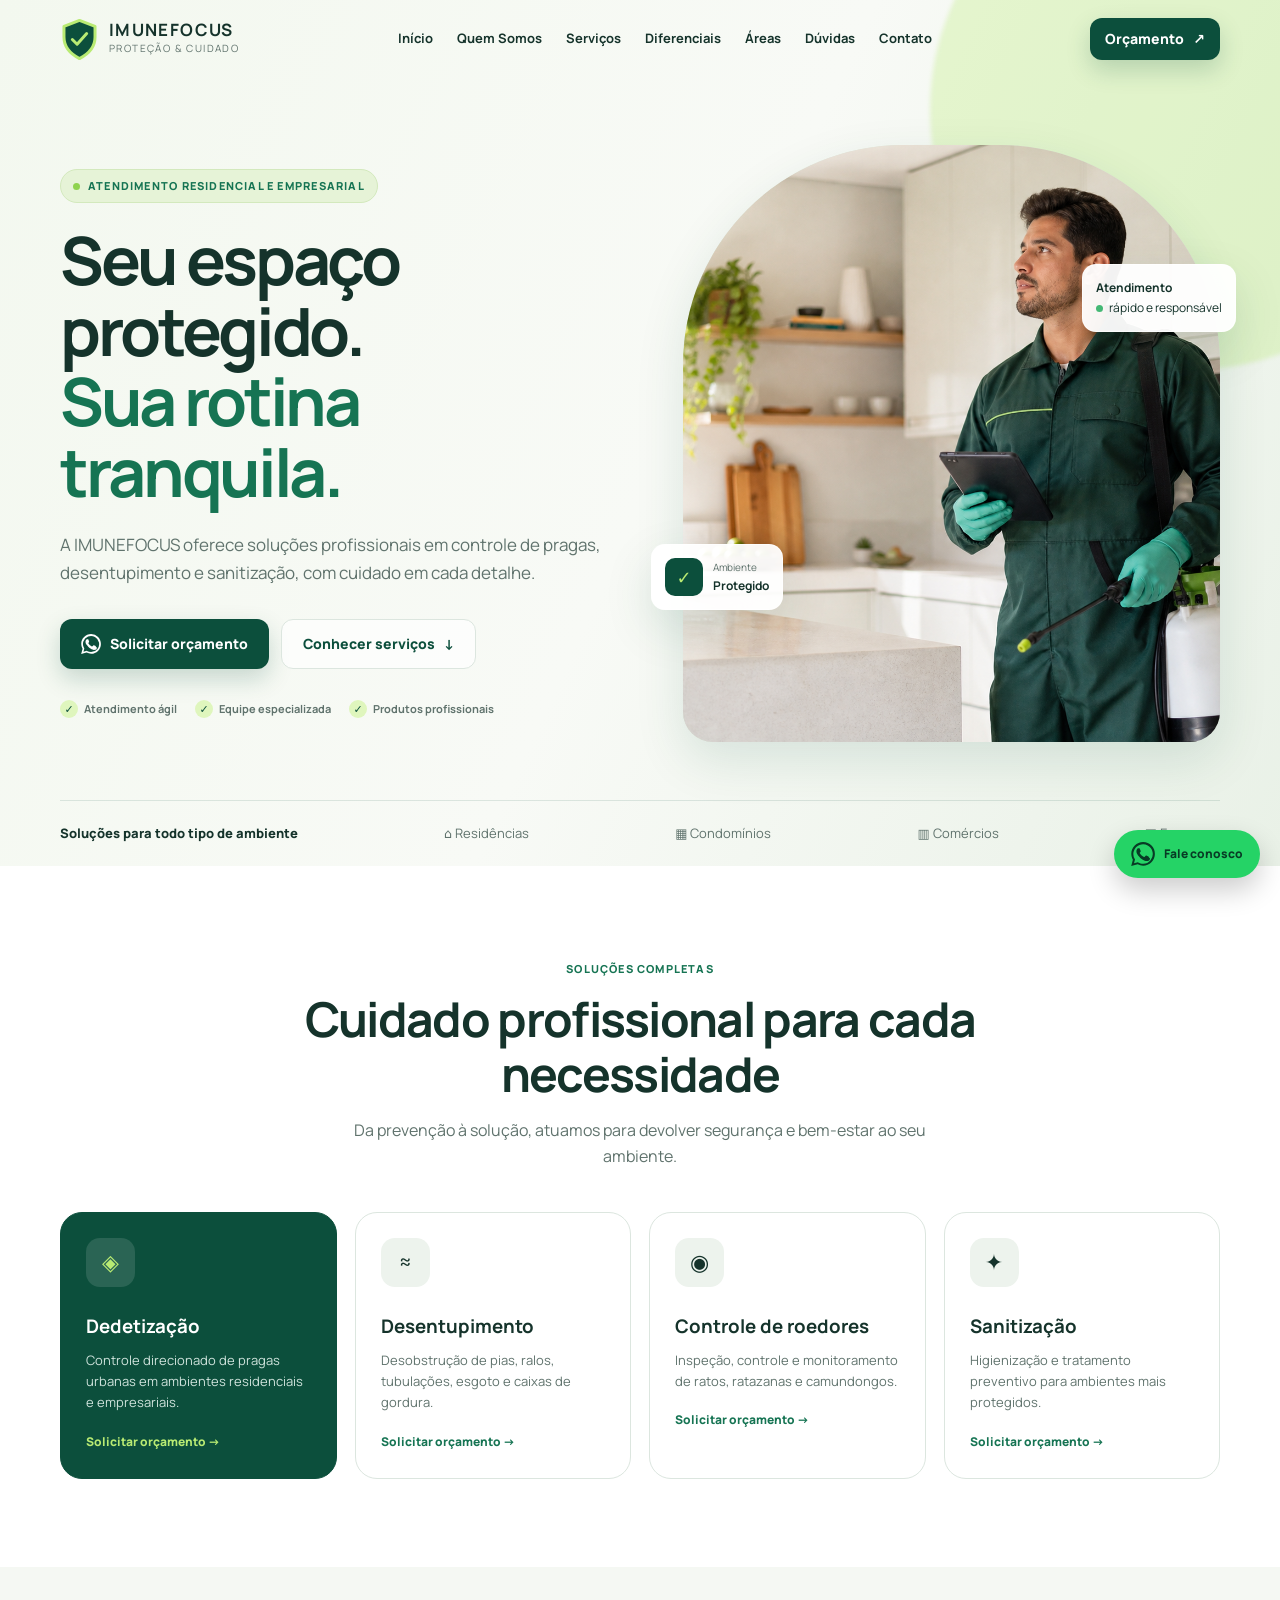
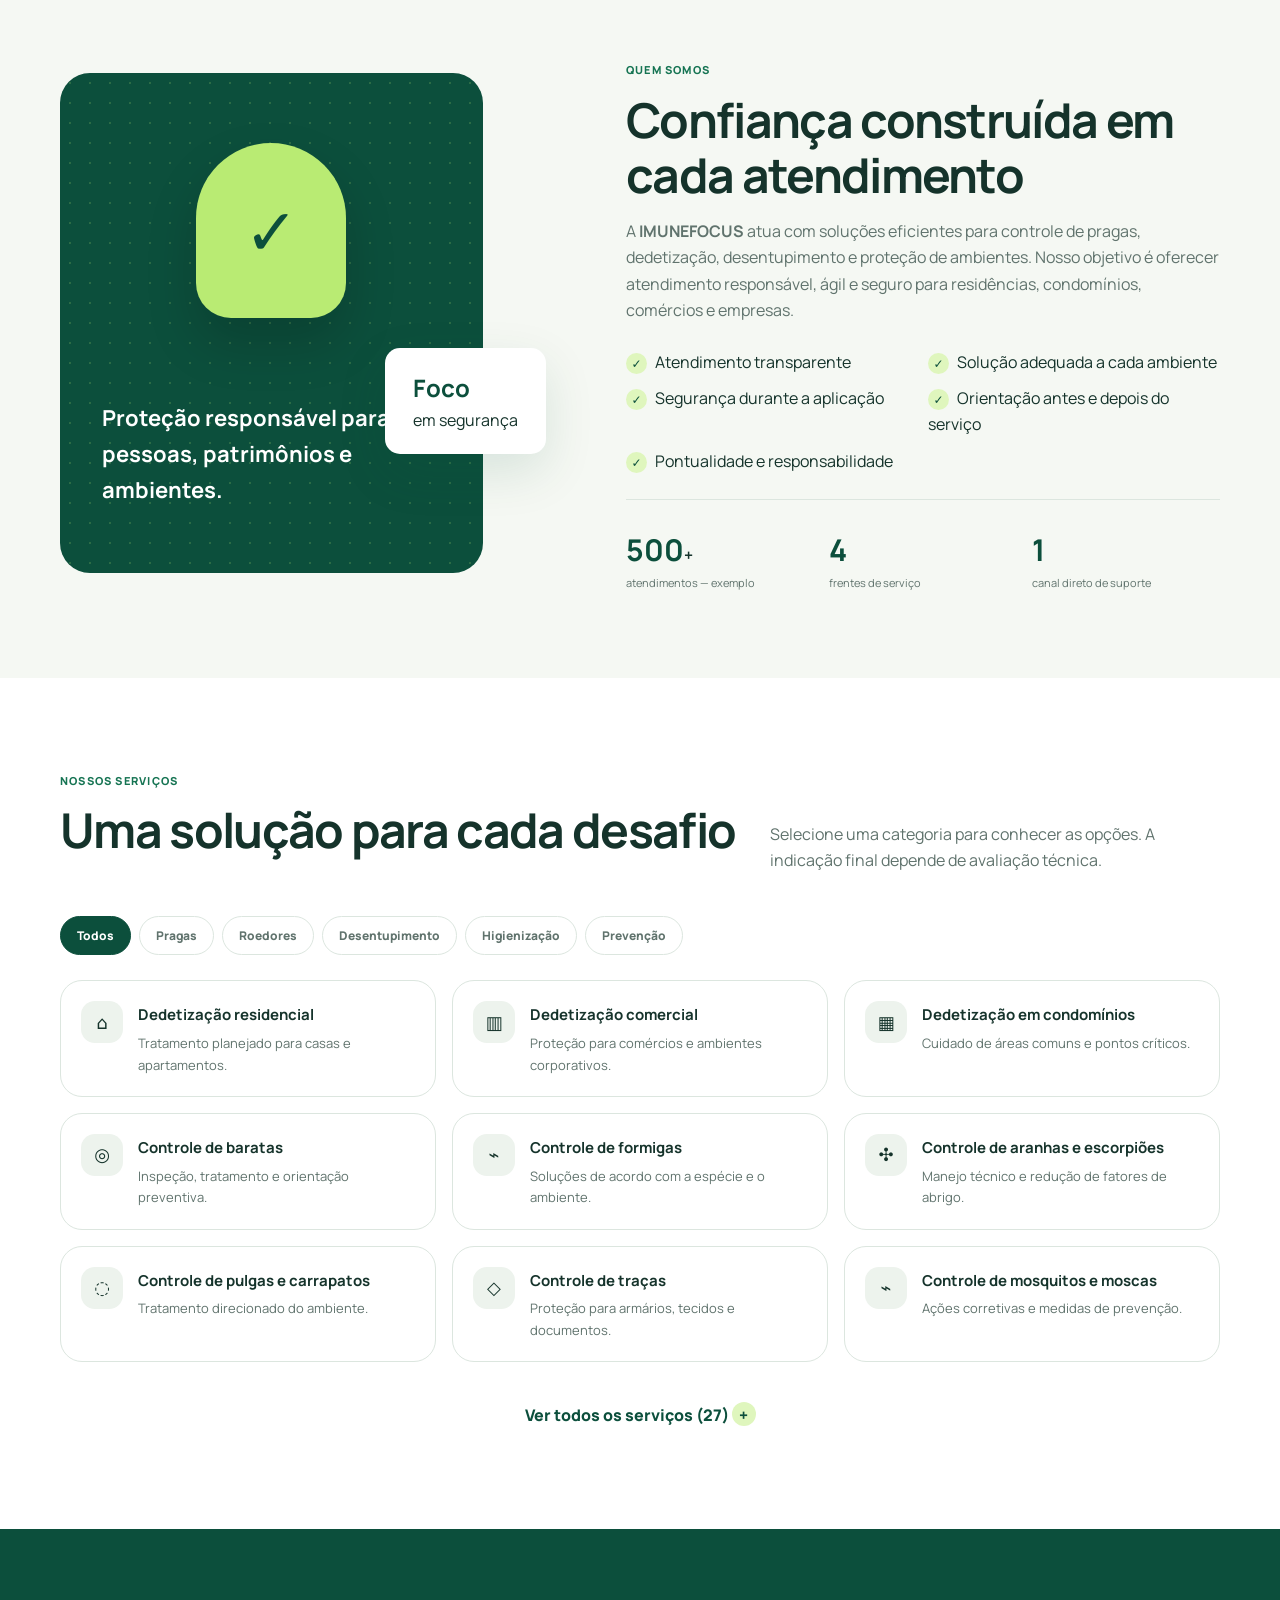
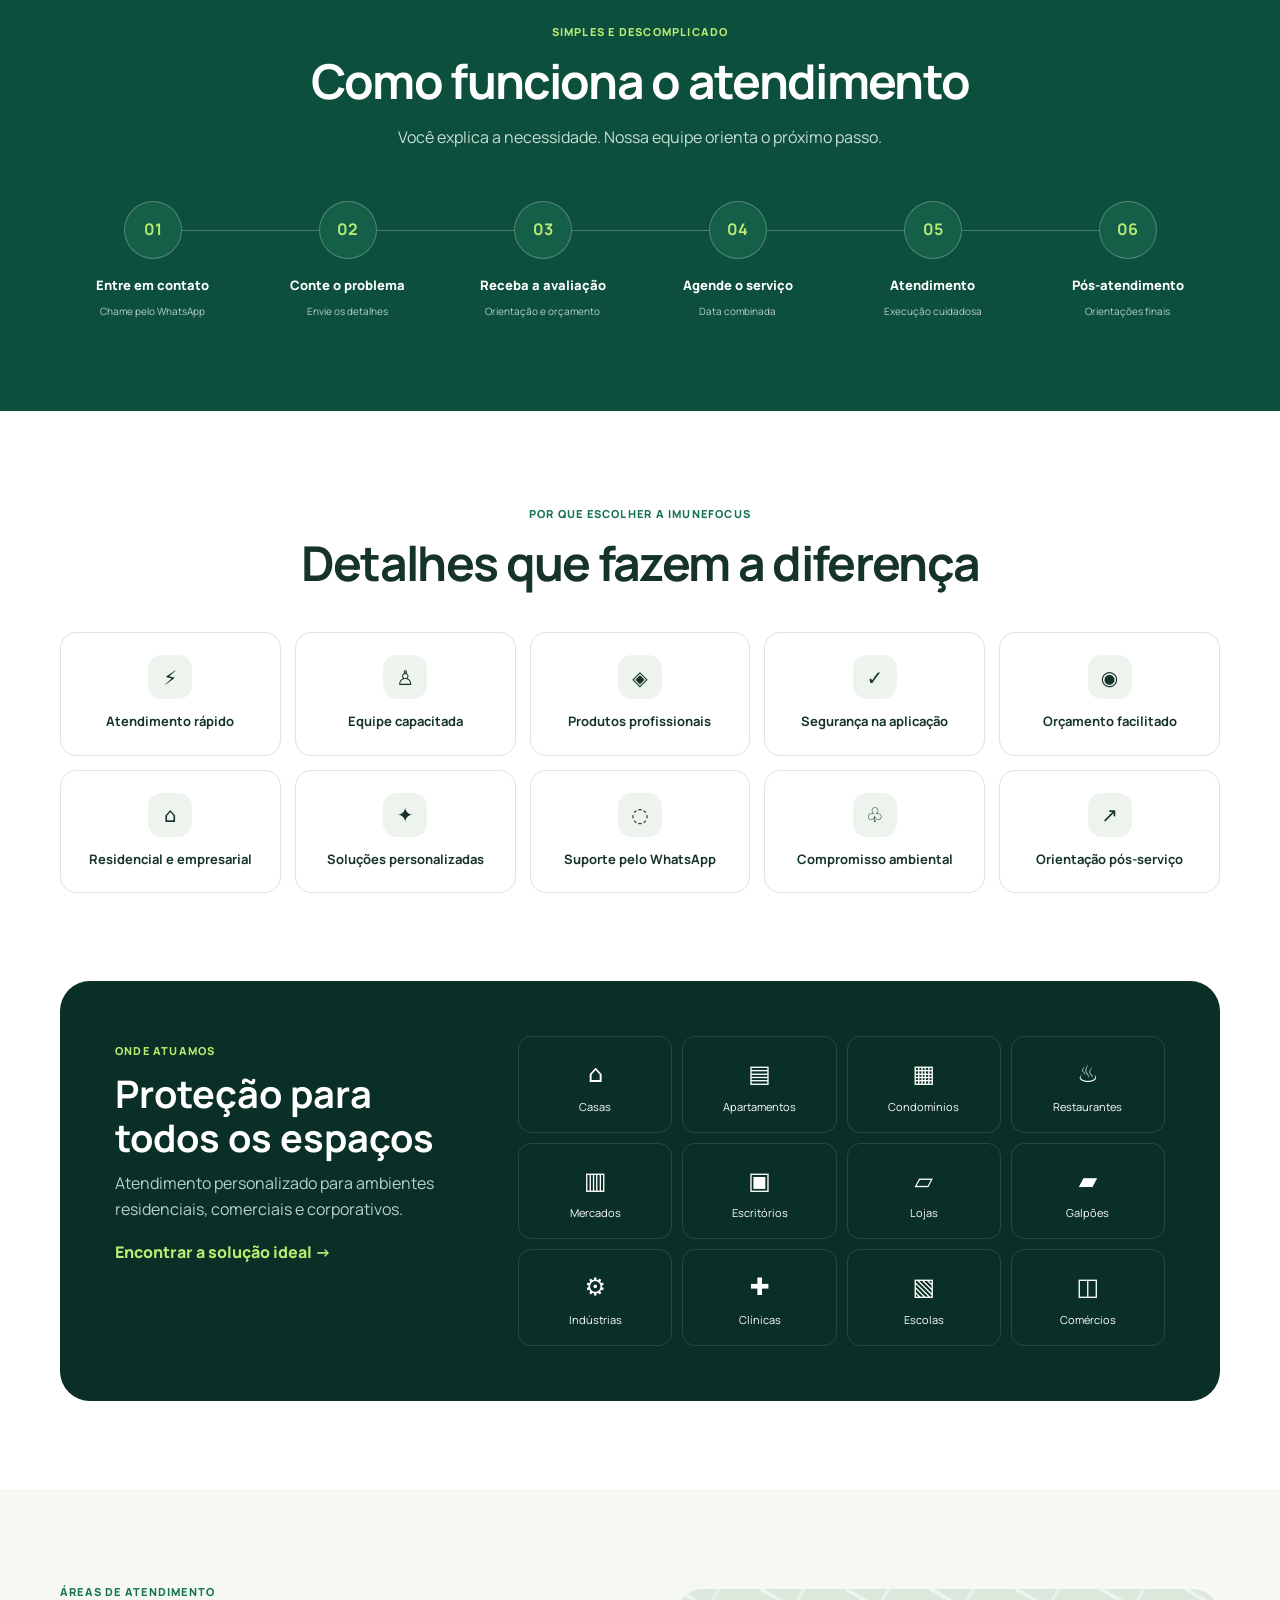
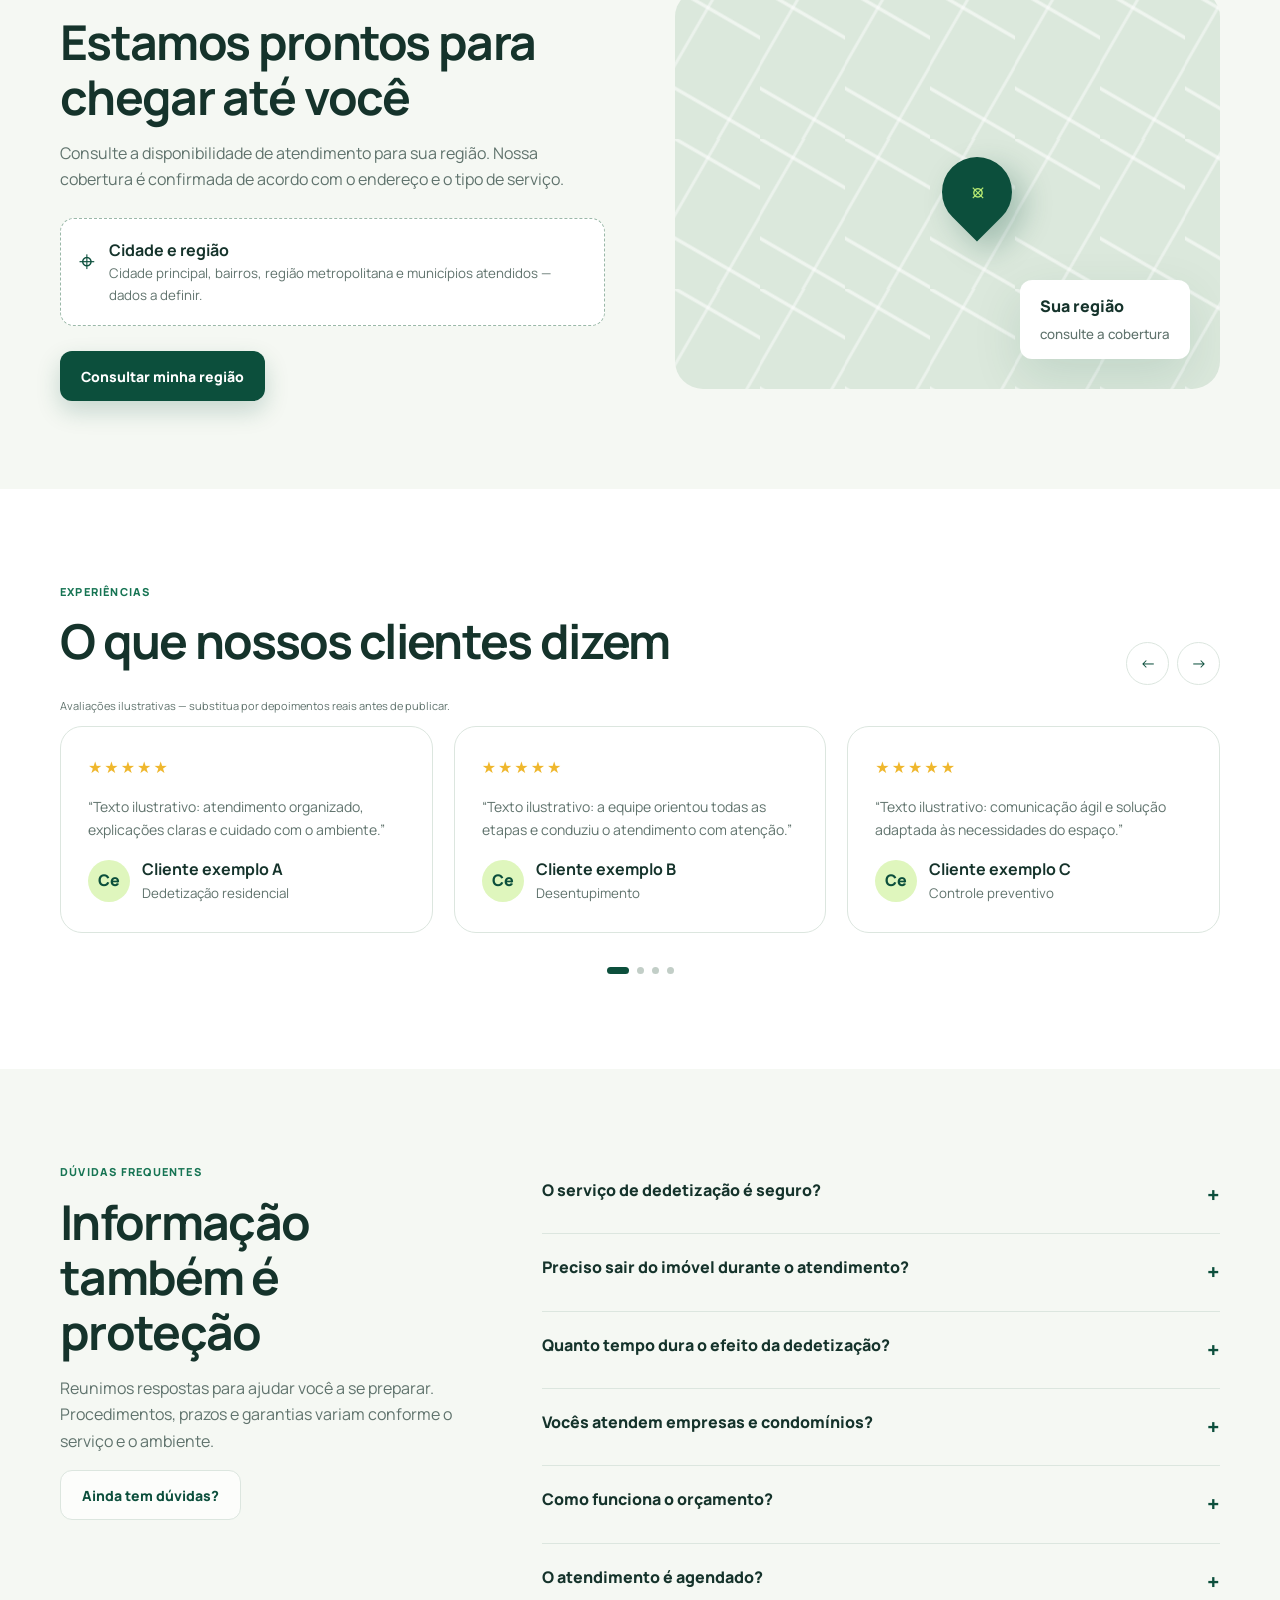
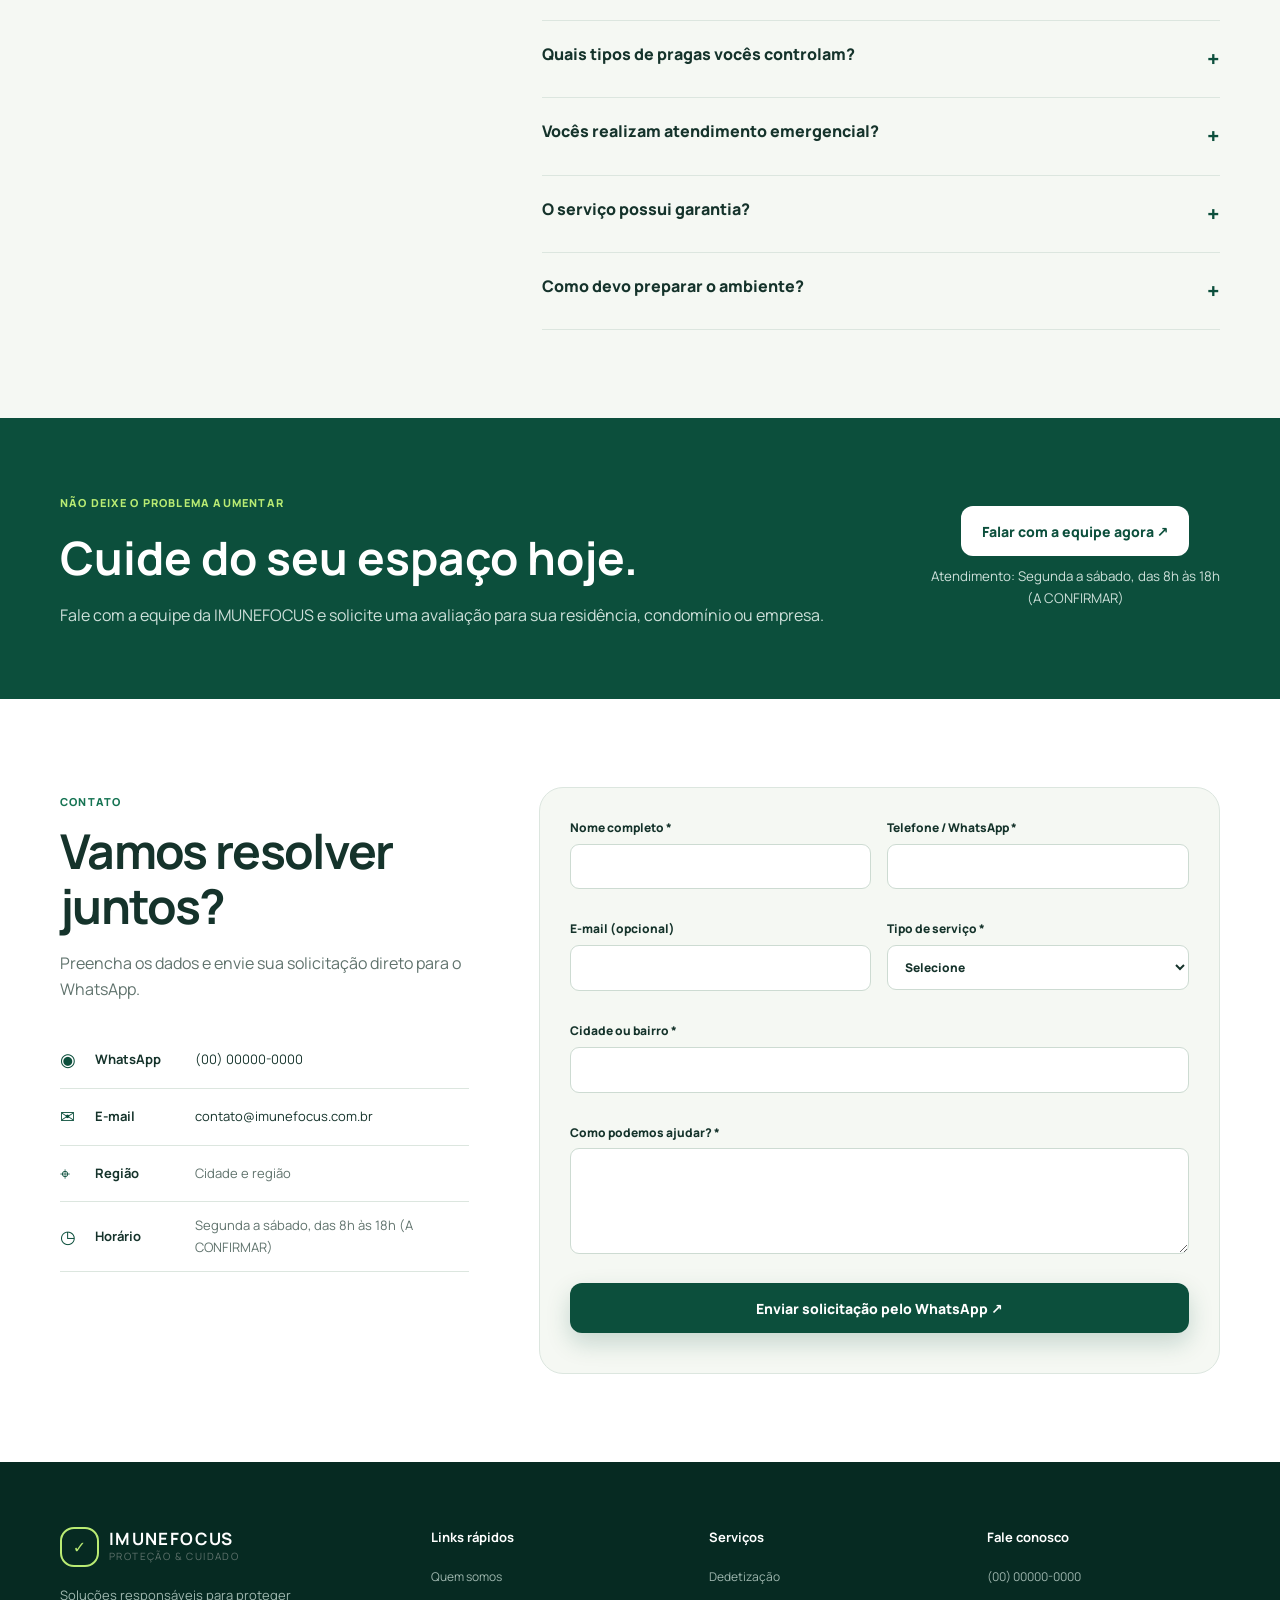
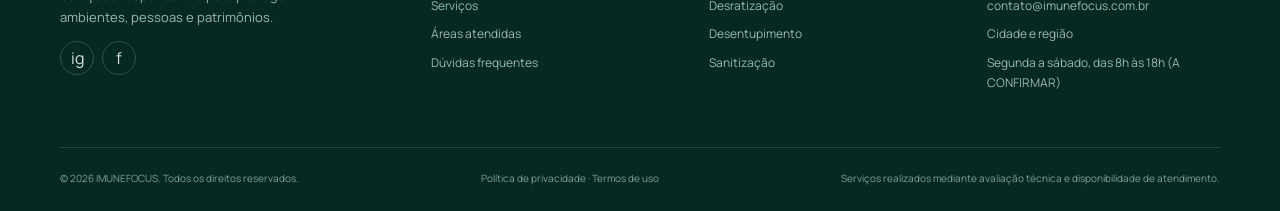
==== index.html @ 6f5aadcc "Init commit" ====
<!doctype html>
<html lang="pt-BR">
<head>
  <meta charset="utf-8">
  <meta name="viewport" content="width=device-width, initial-scale=1">
  <title>IMUNEFOCUS | Controle de pragas e desentupimento</title>
  <meta name="description" content="Soluções profissionais em controle de pragas, dedetização, desentupimento e sanitização para residências e empresas.">
  <meta name="keywords" content="dedetização, controle de pragas, desentupimento, sanitização, desratização">
  <meta name="theme-color" content="#0c4f3c">
  <!-- EDITE AQUI: substitua pela URL oficial do site -->
  <link rel="canonical" href="https://www.seudominio.com.br/">
  <meta property="og:type" content="website">
  <meta property="og:title" content="IMUNEFOCUS | Proteção que traz tranquilidade">
  <meta property="og:description" content="Controle de pragas e cuidado profissional para o seu ambiente.">
  <meta property="og:image" content="assets/images/hero-tecnico.png">
  <meta property="og:url" content="https://www.seudominio.com.br/">
  <meta name="twitter:card" content="summary_large_image">
  <link rel="icon" href="assets/icons/favicon.svg" type="image/svg+xml">
  <link rel="preconnect" href="https://fonts.googleapis.com">
  <link rel="preconnect" href="https://fonts.gstatic.com" crossorigin>
  <link href="https://fonts.googleapis.com/css2?family=Manrope:wght@400;500;600;700;800&amp;display=swap" rel="stylesheet">
  <link rel="stylesheet" href="css/style.css">
  <script defer src="js/script.js"></script>
  <script type="application/ld+json">
  {
    "@context": "https://schema.org",
    "@type": "LocalBusiness",
    "name": "IMUNEFOCUS",
    "image": "https://www.seudominio.com.br/assets/images/hero-tecnico.png",
    "url": "https://www.seudominio.com.br/",
    "telephone": "+55-00-00000-0000",
    "email": "contato@imunefocus.com.br",
    "address": {"@type":"PostalAddress","addressLocality":"CIDADE A DEFINIR","addressCountry":"BR"},
    "areaServed": "REGIÕES A DEFINIR",
    "openingHours": "HORÁRIO A DEFINIR",
    "description": "Serviços de controle de pragas, dedetização, desentupimento e sanitização. Dados cadastrais de exemplo: substitua antes de publicar."
  }
  </script>
</head>
<body>
  <a class="skip-link" href="#conteudo">Pular para o conteúdo</a>
  <header class="site-header" id="header">
    <div class="container nav-wrap">
      <a class="brand" href="#inicio" aria-label="IMUNEFOCUS, página inicial">
        <span class="brand-mark" aria-hidden="true"><svg viewBox="0 0 32 36"><path d="M16 2 29 7v9c0 8-5 14-13 18C8 30 3 24 3 16V7l13-5Z"/><path d="m10 18 4 4 8-9"/></svg></span>
        <span><strong data-company>IMUNEFOCUS</strong><small>Proteção &amp; cuidado</small></span>
      </a>
      <button class="menu-toggle" type="button" aria-label="Abrir menu" aria-expanded="false" aria-controls="main-nav"><span></span><span></span><span></span></button>
      <nav class="main-nav" id="main-nav" aria-label="Navegação principal">
        <a href="#inicio">Início</a><a href="#quem-somos">Quem Somos</a><a href="#servicos">Serviços</a><a href="#diferenciais">Diferenciais</a><a href="#areas">Áreas</a><a href="#faq">Dúvidas</a><a href="#contato">Contato</a>
      </nav>
      <a class="btn btn-small btn-whatsapp nav-cta" href="#" data-whatsapp data-message="Olá, gostaria de solicitar um orçamento com a IMUNEFOCUS.">Orçamento <span aria-hidden="true">↗</span></a>
    </div>
  </header>

  <main id="conteudo">
    <section class="hero" id="inicio">
      <div class="hero-blob" aria-hidden="true"></div>
      <div class="container hero-grid">
        <div class="hero-copy reveal">
          <span class="eyebrow"><i></i> Atendimento residencial e empresarial</span>
          <h1>Seu espaço protegido.<br><em>Sua rotina tranquila.</em></h1>
          <p>A IMUNEFOCUS oferece soluções profissionais em controle de pragas, desentupimento e sanitização, com cuidado em cada detalhe.</p>
          <div class="hero-actions">
            <a class="btn btn-primary" href="#" data-whatsapp data-message="Olá, gostaria de solicitar um orçamento com a IMUNEFOCUS."><svg aria-hidden="true" viewBox="0 0 24 24"><path d="M20.5 3.5A11.7 11.7 0 0 0 12.1 0C5.6 0 .3 5.3.3 11.8c0 2.1.5 4.1 1.6 5.9L.2 24l6.5-1.7c1.7.9 3.5 1.4 5.4 1.4 6.5 0 11.8-5.3 11.8-11.8 0-3.2-1.2-6.1-3.4-8.4ZM12.1 21.7c-1.7 0-3.4-.5-4.9-1.3l-.4-.2-3.8 1 1-3.7-.2-.4a9.7 9.7 0 1 1 8.3 4.6Zm5.3-7.3c-.3-.1-1.7-.8-2-.9-.3-.1-.5-.1-.7.2-.2.3-.8.9-1 1.1-.2.2-.4.2-.7.1-1.8-.9-3-1.6-4.2-3.7-.3-.6.3-.5.9-1.7.1-.2 0-.4 0-.6l-.9-2.2c-.2-.6-.5-.5-.7-.5h-.6c-.2 0-.6.1-.9.4-.3.3-1.2 1.2-1.2 2.9s1.2 3.3 1.4 3.5c.2.2 2.4 3.7 5.9 5.2 2.2.9 3.1 1 4.2.8.7-.1 1.7-.7 1.9-1.4.2-.7.2-1.3.2-1.4-.1-.1-.3-.2-.6-.3Z"/></svg> Solicitar orçamento</a>
            <a class="btn btn-secondary" href="#servicos">Conhecer serviços <span aria-hidden="true">↓</span></a>
          </div>
          <div class="trust-row" aria-label="Indicadores de confiança"><span><b>✓</b> Atendimento ágil</span><span><b>✓</b> Equipe especializada</span><span><b>✓</b> Produtos profissionais</span></div>
        </div>
        <div class="hero-visual reveal">
          <div class="hero-image-wrap"><img src="assets/images/hero-tecnico.png" alt="Técnico uniformizado realizando uma inspeção cuidadosa em cozinha limpa" width="1456" height="1092" fetchpriority="high"></div>
          <div class="floating-card card-protection"><span class="icon-box">✓</span><span><small>Ambiente</small><strong>Protegido</strong></span></div>
          <div class="floating-card card-response"><strong>Atendimento</strong><span><i></i> rápido e responsável</span></div>
        </div>
      </div>
      <div class="container proof-strip reveal"><span class="proof-title">Soluções para todo tipo de ambiente</span><span>⌂ Residências</span><span>▦ Condomínios</span><span>▥ Comércios</span><span>▤ Empresas</span></div>
    </section>

    <section class="section quick-services" aria-labelledby="quick-title">
      <div class="container"><div class="section-heading centered reveal"><span class="kicker">Soluções completas</span><h2 id="quick-title">Cuidado profissional para cada necessidade</h2><p>Da prevenção à solução, atuamos para devolver segurança e bem-estar ao seu ambiente.</p></div><div class="feature-grid" id="featured-services"></div></div>
    </section>

    <section class="section about" id="quem-somos">
      <div class="container about-grid">
        <div class="about-art reveal"><div class="pattern-card"><span class="shield-large">✓</span><p>Proteção responsável para pessoas, patrimônios e ambientes.</p></div><div class="about-badge"><strong>Foco</strong><span>em segurança</span></div></div>
        <div class="about-copy reveal"><span class="kicker">Quem somos</span><h2>Confiança construída em cada atendimento</h2><p>A <strong>IMUNEFOCUS</strong> atua com soluções eficientes para controle de pragas, dedetização, desentupimento e proteção de ambientes. Nosso objetivo é oferecer atendimento responsável, ágil e seguro para residências, condomínios, comércios e empresas.</p><ul class="check-list"><li>Atendimento transparente</li><li>Solução adequada a cada ambiente</li><li>Segurança durante a aplicação</li><li>Orientação antes e depois do serviço</li><li>Pontualidade e responsabilidade</li></ul><div class="stats" id="stats"></div></div>
      </div>
    </section>

    <section class="section services" id="servicos">
      <div class="container"><div class="section-heading split reveal"><div><span class="kicker">Nossos serviços</span><h2>Uma solução para cada desafio</h2></div><p>Selecione uma categoria para conhecer as opções. A indicação final depende de avaliação técnica.</p></div><div class="filters reveal" id="service-filters" role="group" aria-label="Filtrar serviços"></div><div class="service-grid" id="services-grid" aria-live="polite"></div><div class="center"><button class="text-button" id="show-all-services" type="button">Ver todos os serviços <span>+</span></button></div></div>
    </section>

    <section class="section process" id="como-funciona">
      <div class="container"><div class="section-heading centered reveal"><span class="kicker light">Simples e descomplicado</span><h2>Como funciona o atendimento</h2><p>Você explica a necessidade. Nossa equipe orienta o próximo passo.</p></div><ol class="process-list reveal"><li><b>01</b><span>Entre em contato</span><small>Chame pelo WhatsApp</small></li><li><b>02</b><span>Conte o problema</span><small>Envie os detalhes</small></li><li><b>03</b><span>Receba a avaliação</span><small>Orientação e orçamento</small></li><li><b>04</b><span>Agende o serviço</span><small>Data combinada</small></li><li><b>05</b><span>Atendimento</span><small>Execução cuidadosa</small></li><li><b>06</b><span>Pós-atendimento</span><small>Orientações finais</small></li></ol></div>
    </section>

    <section class="section differences" id="diferenciais"><div class="container"><div class="section-heading centered reveal"><span class="kicker">Por que escolher a IMUNEFOCUS</span><h2>Detalhes que fazem a diferença</h2></div><div class="difference-grid reveal" id="differences-grid"></div></div></section>

    <section class="section audiences"><div class="container audience-panel reveal"><div><span class="kicker light">Onde atuamos</span><h2>Proteção para todos os espaços</h2><p>Atendimento personalizado para ambientes residenciais, comerciais e corporativos.</p><a class="link-light" href="#contato">Encontrar a solução ideal →</a></div><div class="audience-grid" id="audience-grid"></div></div></section>

    <section class="section areas" id="areas"><div class="container areas-grid"><div class="reveal"><span class="kicker">Áreas de atendimento</span><h2>Estamos prontos para chegar até você</h2><p>Consulte a disponibilidade de atendimento para sua região. Nossa cobertura é confirmada de acordo com o endereço e o tipo de serviço.</p><div class="location-placeholder"><span>⌖</span><div><strong data-city>Cidade e região</strong><small>Cidade principal, bairros, região metropolitana e municípios atendidos — dados a definir.</small></div></div><a class="btn btn-primary" href="#" data-whatsapp data-message="Olá, gostaria de confirmar se a IMUNEFOCUS atende na minha região.">Consultar minha região</a></div><div class="map-art reveal" aria-label="Ilustração abstrata de mapa de atendimento"><div class="map-pin">⌖</div><span class="route r1"></span><span class="route r2"></span><div class="map-label">Sua região<br><small>consulte a cobertura</small></div></div></div></section>

    <section class="section testimonials"><div class="container"><div class="section-heading split reveal"><div><span class="kicker">Experiências</span><h2>O que nossos clientes dizem</h2></div><div class="carousel-controls"><button id="testimonial-prev" aria-label="Depoimento anterior">←</button><button id="testimonial-next" aria-label="Próximo depoimento">→</button></div></div><p class="sample-note">Avaliações ilustrativas — substitua por depoimentos reais antes de publicar.</p><div class="testimonial-viewport reveal"><div class="testimonial-track" id="testimonial-track"></div></div><div class="carousel-dots" id="testimonial-dots"></div></div></section>

    <section class="section faq" id="faq"><div class="container faq-grid"><div class="faq-intro reveal"><span class="kicker">Dúvidas frequentes</span><h2>Informação também é proteção</h2><p>Reunimos respostas para ajudar você a se preparar. Procedimentos, prazos e garantias variam conforme o serviço e o ambiente.</p><a class="btn btn-secondary" href="#" data-whatsapp data-message="Olá, tenho uma dúvida sobre os serviços da IMUNEFOCUS.">Ainda tem dúvidas?</a></div><div class="accordion reveal" id="faq-list"></div></div></section>

    <section class="cta"><div class="container cta-inner reveal"><div><span class="kicker light">Não deixe o problema aumentar</span><h2>Cuide do seu espaço hoje.</h2><p>Fale com a equipe da IMUNEFOCUS e solicite uma avaliação para sua residência, condomínio ou empresa.</p></div><div><a class="btn btn-white" href="#" data-whatsapp data-message="Olá, gostaria de solicitar uma avaliação com a IMUNEFOCUS.">Falar com a equipe agora ↗</a><small>Atendimento: <span data-hours>horário a definir</span></small></div></div></section>

    <section class="section contact" id="contato"><div class="container contact-grid"><div class="contact-info reveal"><span class="kicker">Contato</span><h2>Vamos resolver juntos?</h2><p>Preencha os dados e envie sua solicitação direto para o WhatsApp.</p><div class="contact-list"><p><span>◉</span><b>WhatsApp</b><a href="#" data-whatsapp data-phone>(00) 00000-0000</a></p><p><span>✉</span><b>E-mail</b><a data-email href="mailto:contato@imunefocus.com.br">contato@imunefocus.com.br</a></p><p><span>⌖</span><b>Região</b><em data-city>Cidade e região</em></p><p><span>◷</span><b>Horário</b><em data-hours>Horário a definir</em></p></div></div><form class="contact-form reveal" id="contact-form" novalidate><div class="form-grid"><label>Nome completo *<input type="text" name="name" autocomplete="name" required><span class="error"></span></label><label>Telefone / WhatsApp *<input type="tel" name="phone" autocomplete="tel" required><span class="error"></span></label><label>E-mail (opcional)<input type="email" name="email" autocomplete="email"><span class="error"></span></label><label>Tipo de serviço *<select name="service" required><option value="">Selecione</option><option>Dedetização</option><option>Controle de roedores</option><option>Desentupimento</option><option>Sanitização</option><option>Outro serviço</option></select><span class="error"></span></label><label class="full">Cidade ou bairro *<input type="text" name="location" required><span class="error"></span></label><label class="full">Como podemos ajudar? *<textarea name="message" rows="4" required></textarea><span class="error"></span></label></div><button class="btn btn-primary full-button" type="submit">Enviar solicitação pelo WhatsApp ↗</button><p class="form-status" id="form-status" role="status"></p></form></div></section>
  </main>

  <footer class="footer"><div class="container footer-grid"><div><a class="brand footer-brand" href="#inicio"><span class="brand-mark" aria-hidden="true">✓</span><span><strong data-company>IMUNEFOCUS</strong><small>Proteção &amp; cuidado</small></span></a><p>Soluções responsáveis para proteger ambientes, pessoas e patrimônios.</p><div class="socials"><a href="#" data-instagram aria-label="Instagram">ig</a><a href="#" data-facebook aria-label="Facebook">f</a></div></div><div><h3>Links rápidos</h3><a href="#quem-somos">Quem somos</a><a href="#servicos">Serviços</a><a href="#areas">Áreas atendidas</a><a href="#faq">Dúvidas frequentes</a></div><div><h3>Serviços</h3><a href="#servicos">Dedetização</a><a href="#servicos">Desratização</a><a href="#servicos">Desentupimento</a><a href="#servicos">Sanitização</a></div><div><h3>Fale conosco</h3><a href="#" data-whatsapp data-phone>(00) 00000-0000</a><a data-email href="mailto:contato@imunefocus.com.br">contato@imunefocus.com.br</a><span data-city>Cidade e região</span><span data-hours>Horário a definir</span></div></div><div class="container footer-bottom"><p>© <span id="current-year"></span> <span data-company>IMUNEFOCUS</span>. Todos os direitos reservados.</p><p><a href="#">Política de privacidade</a> · <a href="#">Termos de uso</a></p><p>Serviços realizados mediante avaliação técnica e disponibilidade de atendimento.</p></div></footer>

  <a class="floating-whatsapp" href="#" data-whatsapp data-message="Olá, gostaria de solicitar um orçamento com a IMUNEFOCUS." aria-label="Fale conosco pelo WhatsApp"><svg aria-hidden="true" viewBox="0 0 24 24"><path d="M20.5 3.5A11.7 11.7 0 0 0 12.1 0C5.6 0 .3 5.3.3 11.8c0 2.1.5 4.1 1.6 5.9L.2 24l6.5-1.7c1.7.9 3.5 1.4 5.4 1.4 6.5 0 11.8-5.3 11.8-11.8 0-3.2-1.2-6.1-3.4-8.4Zm-8.4 18.2c-1.7 0-3.4-.5-4.9-1.3l-.4-.2-3.8 1 1-3.7-.2-.4a9.7 9.7 0 1 1 8.3 4.6Zm5.3-7.3c-.3-.1-1.7-.8-2-.9-.3-.1-.5-.1-.7.2-.2.3-.8.9-1 1.1-.2.2-.4.2-.7.1-1.8-.9-3-1.6-4.2-3.7-.3-.6.3-.5.9-1.7.1-.2 0-.4 0-.6l-.9-2.2c-.2-.6-.5-.5-.7-.5h-.6c-.2 0-.6.1-.9.4-.3.3-1.2 1.2-1.2 2.9s1.2 3.3 1.4 3.5c.2.2 2.4 3.7 5.9 5.2 2.2.9 3.1 1 4.2.8.7-.1 1.7-.7 1.9-1.4.2-.7.2-1.3.2-1.4-.1-.1-.3-.2-.6-.3Z"/></svg><span>Fale conosco</span></a>
  <button class="back-to-top" id="back-to-top" aria-label="Voltar ao topo">↑</button>
</body>
</html>
---- css/style.css ----
/* EDITE AQUI: cores principais da identidade visual */
:root{--primary:#0c4f3c;--primary-2:#167453;--secondary:#8fd34f;--accent:#dff6bd;--lime:#b9eb73;--bg:#f5f8f3;--surface:#fff;--surface-2:#edf3ed;--text:#15332b;--muted:#60736d;--line:#dce6df;--dark:#092f26;--error:#b42318;--shadow:0 18px 50px rgba(12,79,60,.12);--radius:22px;--font:'Manrope',system-ui,sans-serif;--header:78px}
*{box-sizing:border-box}html{scroll-behavior:smooth;scroll-padding-top:90px}body{margin:0;font-family:var(--font);color:var(--text);background:var(--surface);line-height:1.65;-webkit-font-smoothing:antialiased}body.menu-open{overflow:hidden}img{display:block;max-width:100%}a{color:inherit;text-decoration:none}button,input,select,textarea{font:inherit}.container{width:min(1160px,calc(100% - 40px));margin-inline:auto}.section{padding:88px 0}.skip-link{position:fixed;z-index:1000;left:16px;top:-60px;padding:12px 18px;background:var(--dark);color:#fff;border-radius:8px}.skip-link:focus{top:12px}.site-header{position:fixed;z-index:100;top:0;left:0;width:100%;height:var(--header);display:flex;align-items:center;transition:.25s}.site-header.scrolled{background:rgba(255,255,255,.94);box-shadow:0 8px 30px rgba(12,79,60,.08);backdrop-filter:blur(12px)}.nav-wrap{display:flex;align-items:center;justify-content:space-between;gap:20px}.brand{display:flex;align-items:center;gap:10px}.brand-mark{width:39px;height:43px;display:grid;place-items:center;color:var(--primary)}.brand-mark svg{width:100%;height:100%;fill:var(--primary);stroke:var(--lime);stroke-width:2.5;stroke-linecap:round;stroke-linejoin:round}.brand>span:last-child{display:flex;flex-direction:column}.brand strong{font-size:17px;letter-spacing:.08em;line-height:1.1}.brand small{font-size:10px;letter-spacing:.14em;text-transform:uppercase;color:var(--muted)}.main-nav{display:flex;align-items:center;gap:24px;font-size:13px;font-weight:700}.main-nav a{position:relative;padding:10px 0}.main-nav a:after{content:"";position:absolute;left:0;bottom:5px;width:0;height:2px;background:var(--secondary);transition:.2s}.main-nav a:hover:after,.main-nav a:focus-visible:after{width:100%}.menu-toggle{display:none;border:0;background:none;padding:10px}.menu-toggle span{display:block;width:24px;height:2px;background:var(--text);margin:5px;transition:.2s}.btn{min-height:50px;display:inline-flex;align-items:center;justify-content:center;gap:9px;border:0;border-radius:12px;padding:12px 21px;font-weight:800;font-size:14px;cursor:pointer;transition:transform .2s,box-shadow .2s,background .2s}.btn:hover{transform:translateY(-2px)}.btn:focus-visible,.text-button:focus-visible,.carousel-controls button:focus-visible,.back-to-top:focus-visible,.floating-whatsapp:focus-visible,.menu-toggle:focus-visible{outline:3px solid var(--secondary);outline-offset:3px}.btn-small{min-height:42px;padding:9px 15px}.btn-primary,.btn-whatsapp{background:var(--primary);color:#fff;box-shadow:0 10px 24px rgba(12,79,60,.2)}.btn-primary:hover,.btn-whatsapp:hover{background:var(--primary-2);box-shadow:0 14px 28px rgba(12,79,60,.25)}.btn-secondary{color:var(--primary);border:1px solid var(--line);background:rgba(255,255,255,.7)}.btn-white{background:#fff;color:var(--primary)}.btn svg{width:20px;fill:currentColor}.hero{position:relative;overflow:hidden;padding:145px 0 0;background:linear-gradient(115deg,#f3f8ef 0%,#f8faf6 52%,#e9f1e7 100%)}.hero-blob{position:absolute;width:520px;height:520px;border-radius:50%;right:-170px;top:-150px;background:rgba(185,235,115,.3);filter:blur(2px)}.hero-grid{display:grid;grid-template-columns:1.02fr .98fr;align-items:center;gap:64px;min-height:570px}.eyebrow,.kicker{display:inline-flex;align-items:center;gap:8px;color:var(--primary-2);font-weight:800;text-transform:uppercase;letter-spacing:.11em;font-size:11px}.eyebrow{background:#e6f3d7;border:1px solid #d3e9bd;border-radius:30px;padding:7px 12px}.eyebrow i{width:7px;height:7px;border-radius:50%;background:var(--secondary)}h1,h2,h3,p{margin-top:0}h1{font-size:clamp(44px,5.2vw,70px);line-height:1.06;letter-spacing:-.05em;margin:22px 0 24px;max-width:700px}h1 em{font-style:normal;color:var(--primary-2)}.hero-copy>p{font-size:17px;color:var(--muted);max-width:590px}.hero-actions{display:flex;flex-wrap:wrap;gap:12px;margin:31px 0}.trust-row{display:flex;flex-wrap:wrap;gap:18px;font-size:11px;font-weight:700;color:var(--muted)}.trust-row b{display:inline-grid;place-items:center;width:18px;height:18px;border-radius:50%;background:var(--accent);color:var(--primary);margin-right:4px}.hero-visual{position:relative}.hero-image-wrap{overflow:hidden;border-radius:220px 220px 30px 30px;aspect-ratio:.9;box-shadow:var(--shadow);background:#dbe8d9}.hero-image-wrap img{height:100%;width:100%;object-fit:cover;object-position:62% center}.floating-card{position:absolute;background:rgba(255,255,255,.95);box-shadow:var(--shadow);border:1px solid rgba(255,255,255,.7);border-radius:14px;padding:13px;display:flex;align-items:center;gap:10px;font-size:12px}.floating-card strong{display:block}.floating-card small{display:block;color:var(--muted)}.card-protection{left:-32px;bottom:22%}.icon-box{display:grid;place-items:center;width:38px;height:38px;border-radius:10px;background:var(--primary);color:var(--lime);font-size:18px}.card-response{right:-16px;top:20%;display:block}.card-response i{display:inline-block;width:7px;height:7px;background:#44b875;border-radius:50%;margin-right:4px}.proof-strip{position:relative;display:flex;align-items:center;justify-content:space-between;gap:20px;padding:22px 0;border-top:1px solid rgba(12,79,60,.12);margin-top:58px;font-size:13px;color:var(--muted)}.proof-title{font-weight:800;color:var(--text)}.section-heading{margin-bottom:42px}.section-heading.centered{text-align:center;max-width:720px;margin-inline:auto}.section-heading h2,.about h2,.areas h2,.faq h2,.contact h2{font-size:clamp(34px,4vw,48px);line-height:1.15;letter-spacing:-.035em;margin:10px 0 16px}.section-heading p{color:var(--muted);max-width:600px;margin-inline:auto}.section-heading.split{display:flex;justify-content:space-between;align-items:end;gap:30px}.section-heading.split p{margin:0;max-width:450px}.feature-grid{display:grid;grid-template-columns:repeat(4,1fr);gap:18px}.feature-card,.service-card{background:var(--surface);border:1px solid var(--line);border-radius:var(--radius);padding:25px;transition:.25s}.feature-card:hover,.service-card:hover{transform:translateY(-5px);box-shadow:var(--shadow);border-color:#bcd9c7}.feature-card.featured{background:var(--primary);color:#fff;border-color:var(--primary)}.card-icon{display:grid;place-items:center;width:49px;height:49px;border-radius:14px;background:var(--surface-2);font-size:22px;margin-bottom:24px}.featured .card-icon{background:rgba(255,255,255,.12);color:var(--lime)}.feature-card h3{margin-bottom:8px}.feature-card p,.service-card p{font-size:13px;color:var(--muted)}.featured p{color:#cfe3dc}.card-link{font-weight:800;font-size:12px;color:var(--primary-2)}.featured .card-link{color:var(--lime)}.about{background:var(--bg)}.about-grid{display:grid;grid-template-columns:.9fr 1.1fr;gap:80px;align-items:center}.about-art{position:relative;min-height:500px}.pattern-card{position:absolute;inset:0 13% 0 0;border-radius:30px;background-color:var(--primary);background-image:radial-gradient(rgba(185,235,115,.18) 1.5px,transparent 1.5px);background-size:20px 20px;color:#fff;display:flex;flex-direction:column;justify-content:flex-end;padding:42px}.pattern-card p{font-size:22px;font-weight:700;max-width:300px}.shield-large{position:absolute;top:70px;left:50%;transform:translateX(-50%);display:grid;place-items:center;width:150px;height:175px;border-radius:75px 75px 35px 35px;background:var(--lime);color:var(--primary);font-size:65px;box-shadow:0 25px 50px rgba(0,0,0,.17)}.about-badge{position:absolute;right:0;top:55%;background:#fff;padding:20px 28px;border-radius:15px;box-shadow:var(--shadow);display:flex;flex-direction:column}.about-badge strong{font-size:24px;color:var(--primary)}.about-copy>p{color:var(--muted)}.check-list{list-style:none;padding:0;display:grid;grid-template-columns:1fr 1fr;gap:10px;margin:25px 0}.check-list li:before{content:'✓';display:inline-grid;place-items:center;width:21px;height:21px;border-radius:50%;background:var(--accent);color:var(--primary);margin-right:8px;font-size:12px;font-weight:900}.stats{display:grid;grid-template-columns:repeat(3,1fr);border-top:1px solid var(--line);padding-top:25px;gap:15px}.stat strong{font-size:30px;color:var(--primary)}.stat span{display:block;font-size:11px;color:var(--muted);line-height:1.4}.services{background:#fff}.filters{display:flex;gap:8px;flex-wrap:wrap;margin-bottom:25px}.filter-button{border:1px solid var(--line);background:#fff;color:var(--muted);border-radius:30px;padding:9px 16px;font-size:12px;font-weight:800;cursor:pointer}.filter-button.active{background:var(--primary);border-color:var(--primary);color:#fff}.service-grid{display:grid;grid-template-columns:repeat(3,1fr);gap:16px}.service-card{display:flex;gap:15px;padding:20px}.service-card .card-icon{flex:0 0 42px;width:42px;height:42px;margin:0;font-size:18px}.service-card h3{font-size:15px;margin:2px 0 5px}.service-card p{margin:0}.center{text-align:center;margin-top:28px}.text-button{border:0;background:none;color:var(--primary);font-weight:800;cursor:pointer;padding:12px}.text-button span{display:inline-grid;place-items:center;border-radius:50%;background:var(--accent);width:24px;height:24px}.process{background:var(--primary);color:#fff}.kicker.light{color:var(--lime)}.process .section-heading p{color:#c8dcd5}.process-list{position:relative;display:grid;grid-template-columns:repeat(6,1fr);list-style:none;padding:0;margin:50px 0 0;gap:10px;text-align:center}.process-list:before{content:"";position:absolute;top:29px;left:8%;right:8%;height:1px;background:rgba(255,255,255,.25)}.process-list li{position:relative}.process-list b{display:grid;place-items:center;width:58px;height:58px;margin:0 auto 16px;border-radius:50%;background:#155f49;border:1px solid rgba(255,255,255,.25);color:var(--lime)}.process-list span{display:block;font-weight:800;font-size:13px}.process-list small{color:#b9d0c9;font-size:10px}.difference-grid{display:grid;grid-template-columns:repeat(5,1fr);gap:14px}.difference-item{text-align:center;padding:22px 12px;border:1px solid var(--line);border-radius:16px;background:#fff}.difference-item span{display:grid;place-items:center;width:44px;height:44px;border-radius:14px;margin:0 auto 12px;background:var(--surface-2);font-size:20px}.difference-item strong{display:block;font-size:13px}.audiences{padding-top:0}.audience-panel{display:grid;grid-template-columns:.7fr 1.3fr;gap:55px;background:var(--dark);color:#fff;border-radius:30px;padding:55px}.audience-panel h2{font-size:38px;line-height:1.15;margin:10px 0}.audience-panel p{color:#b9d0c9}.link-light{color:var(--lime);font-weight:800}.audience-grid{display:grid;grid-template-columns:repeat(4,1fr);gap:10px}.audience-item{border:1px solid rgba(255,255,255,.12);border-radius:13px;padding:16px 10px;text-align:center;font-size:11px}.audience-item span{display:block;font-size:24px;margin-bottom:5px}.areas{background:var(--bg)}.areas-grid{display:grid;grid-template-columns:1fr 1fr;gap:70px;align-items:center}.areas p{color:var(--muted)}.location-placeholder{display:flex;gap:14px;padding:18px;border:1px dashed #9ab8a8;border-radius:14px;background:#fff;margin:25px 0}.location-placeholder>span{font-size:28px;color:var(--primary)}.location-placeholder strong,.location-placeholder small{display:block}.location-placeholder small{color:var(--muted)}.map-art{position:relative;height:400px;border-radius:28px;overflow:hidden;background-color:#dbe8dc;background-image:linear-gradient(30deg,transparent 24%,rgba(255,255,255,.55) 25%,rgba(255,255,255,.55) 26%,transparent 27%,transparent 74%,rgba(255,255,255,.55) 75%,rgba(255,255,255,.55) 76%,transparent 77%),linear-gradient(120deg,transparent 24%,rgba(255,255,255,.45) 25%,rgba(255,255,255,.45) 26%,transparent 27%,transparent 74%,rgba(255,255,255,.45) 75%,rgba(255,255,255,.45) 76%,transparent 77%);background-size:85px 150px}.map-pin{position:absolute;top:42%;left:49%;display:grid;place-items:center;width:70px;height:70px;border-radius:50% 50% 50% 0;transform:rotate(-45deg);background:var(--primary);color:var(--lime);font-size:28px;box-shadow:0 16px 30px rgba(12,79,60,.28)}.map-pin::first-letter{transform:rotate(45deg)}.map-label{position:absolute;right:30px;bottom:30px;background:#fff;border-radius:12px;padding:13px 20px;box-shadow:var(--shadow);font-weight:800}.map-label small{color:var(--muted);font-weight:500}.testimonials{overflow:hidden}.sample-note{font-size:11px;color:var(--muted);margin-top:-30px}.carousel-controls{display:flex;gap:8px}.carousel-controls button{width:43px;height:43px;border-radius:50%;border:1px solid var(--line);background:#fff;color:var(--primary);cursor:pointer}.testimonial-viewport{overflow:hidden}.testimonial-track{display:flex;transition:transform .45s ease}.testimonial-card{flex:0 0 calc(33.333% - 14px);margin-right:21px;border:1px solid var(--line);border-radius:var(--radius);padding:27px}.stars{color:#efb72d;letter-spacing:2px}.testimonial-card blockquote{margin:15px 0;color:var(--muted);font-size:14px}.person{display:flex;align-items:center;gap:12px}.avatar{display:grid;place-items:center;width:42px;height:42px;border-radius:50%;background:var(--accent);font-weight:800;color:var(--primary)}.person strong,.person small{display:block}.person small{color:var(--muted)}.carousel-dots{text-align:center;margin-top:22px}.carousel-dots button{width:7px;height:7px;border:0;border-radius:50%;background:#c2cec7;margin:4px;padding:0}.carousel-dots button.active{width:22px;border-radius:5px;background:var(--primary)}.faq{background:var(--bg)}.faq-grid{display:grid;grid-template-columns:.75fr 1.25fr;gap:75px}.faq-intro p{color:var(--muted)}.faq-item{border-bottom:1px solid var(--line)}.faq-question{width:100%;display:flex;justify-content:space-between;gap:20px;text-align:left;border:0;background:none;padding:20px 0;font-weight:800;cursor:pointer;color:var(--text)}.faq-question span{font-size:22px;color:var(--primary);transition:.2s}.faq-question[aria-expanded=true] span{transform:rotate(45deg)}.faq-answer{display:grid;grid-template-rows:0fr;transition:grid-template-rows .3s}.faq-answer>div{overflow:hidden}.faq-answer p{margin:0;padding:0 35px 20px 0;color:var(--muted);font-size:13px}.faq-item.open .faq-answer{grid-template-rows:1fr}.cta{padding:70px 0;background:var(--primary);color:#fff}.cta-inner{display:flex;justify-content:space-between;gap:50px;align-items:center}.cta h2{font-size:46px;margin:6px 0}.cta p{color:#cee0da;margin:0}.cta-inner>div:last-child{text-align:center;flex:0 0 290px}.cta small{display:block;margin-top:10px;color:#cee0da}.contact{background:#fff}.contact-grid{display:grid;grid-template-columns:.75fr 1.25fr;gap:70px}.contact-info>p{color:var(--muted)}.contact-list{margin-top:30px}.contact-list p{display:grid;grid-template-columns:35px 100px 1fr;align-items:center;border-bottom:1px solid var(--line);padding:13px 0;margin:0;font-size:13px}.contact-list p>span{color:var(--primary);font-size:18px}.contact-list em{font-style:normal;color:var(--muted)}.contact-form{padding:30px;border-radius:24px;background:var(--bg);border:1px solid var(--line)}.form-grid{display:grid;grid-template-columns:1fr 1fr;gap:16px}.contact-form label{font-size:12px;font-weight:800}.contact-form input,.contact-form select,.contact-form textarea{width:100%;margin-top:6px;border:1px solid #cddbd2;border-radius:9px;padding:12px 13px;background:#fff;color:var(--text);outline:none}.contact-form input:focus,.contact-form select:focus,.contact-form textarea:focus{border-color:var(--primary);box-shadow:0 0 0 3px rgba(22,116,83,.12)}.contact-form [aria-invalid=true]{border-color:var(--error)}.contact-form .full{grid-column:1/-1}.error{display:block;color:var(--error);font-size:10px;min-height:14px}.full-button{width:100%;margin-top:10px}.form-status{margin:10px 0 0;font-size:12px;text-align:center}.footer{background:#062a22;color:#d5e2de;padding:65px 0 25px}.footer-grid{display:grid;grid-template-columns:1.4fr repeat(3,1fr);gap:45px}.footer-brand{color:#fff;margin-bottom:18px}.footer-brand .brand-mark{border:2px solid var(--lime);border-radius:14px;height:40px;color:var(--lime)}.footer-grid p{font-size:13px;color:#9fb7af;max-width:280px}.footer-grid h3{font-size:13px;color:#fff;margin-bottom:18px}.footer-grid>div>a:not(.brand),.footer-grid>div>span{display:block;color:#9fb7af;font-size:12px;margin:9px 0}.socials{display:flex;gap:8px}.socials a{display:grid!important;place-items:center;width:34px;height:34px;border:1px solid #315048;border-radius:50%;margin:0!important}.footer-bottom{display:flex;justify-content:space-between;gap:15px;border-top:1px solid #23463d;margin-top:45px;padding-top:22px;color:#819f96;font-size:10px}.footer-bottom p{margin:0}.floating-whatsapp{position:fixed;z-index:80;right:20px;bottom:22px;display:flex;align-items:center;gap:9px;background:#25d366;color:#083b25;padding:12px 17px;border-radius:30px;box-shadow:0 12px 28px rgba(0,0,0,.2);font-size:12px;font-weight:800;animation:pulse 2.8s infinite}.floating-whatsapp svg{width:24px;fill:#083b25}.back-to-top{position:fixed;z-index:70;right:24px;bottom:88px;width:40px;height:40px;border:0;border-radius:50%;background:var(--dark);color:#fff;opacity:0;pointer-events:none;transform:translateY(10px);transition:.2s}.back-to-top.visible{opacity:1;pointer-events:auto;transform:none}.reveal{opacity:0;transform:translateY(24px);transition:opacity .65s,transform .65s}.reveal.visible{opacity:1;transform:none}@keyframes pulse{0%,100%{box-shadow:0 12px 28px rgba(0,0,0,.2)}50%{box-shadow:0 12px 28px rgba(0,0,0,.2),0 0 0 10px rgba(37,211,102,.1)}}
@media(max-width:980px){.nav-cta{display:none}.main-nav{position:fixed;inset:var(--header) 0 auto;background:#fff;display:flex;flex-direction:column;align-items:stretch;padding:20px 28px 30px;gap:2px;box-shadow:0 20px 30px rgba(0,0,0,.1);transform:translateY(-130%);opacity:0;visibility:hidden;transition:.3s}.main-nav.open{transform:none;opacity:1;visibility:visible}.main-nav a{padding:12px}.menu-toggle{display:block}.menu-toggle[aria-expanded=true] span:nth-child(1){transform:translateY(7px) rotate(45deg)}.menu-toggle[aria-expanded=true] span:nth-child(2){opacity:0}.menu-toggle[aria-expanded=true] span:nth-child(3){transform:translateY(-7px) rotate(-45deg)}.hero-grid{gap:35px}.feature-grid{grid-template-columns:1fr 1fr}.about-grid{gap:40px}.service-grid{grid-template-columns:1fr 1fr}.difference-grid{grid-template-columns:repeat(3,1fr)}.audience-panel{grid-template-columns:1fr}.faq-grid,.contact-grid{gap:40px}.footer-grid{grid-template-columns:1.3fr 1fr 1fr}.footer-grid>div:last-child{grid-column:2/4}}
@media(max-width:720px){:root{--header:68px}.container{width:min(100% - 28px,1160px)}.section{padding:68px 0}.hero{padding-top:110px}.hero-grid{grid-template-columns:1fr;min-height:0}.hero-copy{text-align:center}.hero-copy>p{margin-inline:auto}.hero-actions,.trust-row{justify-content:center}.hero-visual{width:88%;margin:10px auto 0}.hero-image-wrap{aspect-ratio:1}.card-protection{left:-8%}.card-response{right:-8%}.proof-strip{overflow-x:auto;justify-content:flex-start;white-space:nowrap;margin-top:35px}.proof-strip span{padding-right:15px}.section-heading.split{display:block}.feature-grid,.about-grid,.areas-grid,.faq-grid,.contact-grid{grid-template-columns:1fr}.about-art{min-height:400px}.service-grid{grid-template-columns:1fr}.process-list{grid-template-columns:1fr 1fr 1fr;row-gap:28px}.process-list:before{display:none}.difference-grid{grid-template-columns:1fr 1fr}.audience-panel{padding:35px 24px}.audience-grid{grid-template-columns:repeat(3,1fr)}.testimonial-card{flex-basis:calc(100% - 4px);margin-right:14px}.cta-inner{display:block;text-align:center}.cta-inner>div:last-child{margin:25px auto 0}.cta h2{font-size:36px}.form-grid{grid-template-columns:1fr}.contact-form .full{grid-column:auto}.footer-grid{grid-template-columns:1fr 1fr}.footer-grid>div:last-child{grid-column:auto}.footer-bottom{display:block;text-align:center}.footer-bottom p{margin:8px}.floating-whatsapp span{display:none}.floating-whatsapp{width:54px;height:54px;padding:0;justify-content:center}.check-list{grid-template-columns:1fr}.stats{grid-template-columns:1fr 1fr 1fr}.map-art{height:330px}}
@media(max-width:430px){h1{font-size:39px}.hero-actions .btn{width:100%}.floating-card{font-size:10px}.feature-grid{grid-template-columns:1fr}.difference-grid{grid-template-columns:1fr 1fr}.audience-grid{grid-template-columns:1fr 1fr}.process-list{grid-template-columns:1fr 1fr}.stats{gap:7px}.stat strong{font-size:24px}.contact-form{padding:20px}.footer-grid{grid-template-columns:1fr}.footer-grid>div:last-child{grid-column:auto}}
@media(prefers-reduced-motion:reduce){html{scroll-behavior:auto}*,*:before,*:after{animation-duration:.01ms!important;animation-iteration-count:1!important;transition-duration:.01ms!important}.reveal{opacity:1;transform:none}}
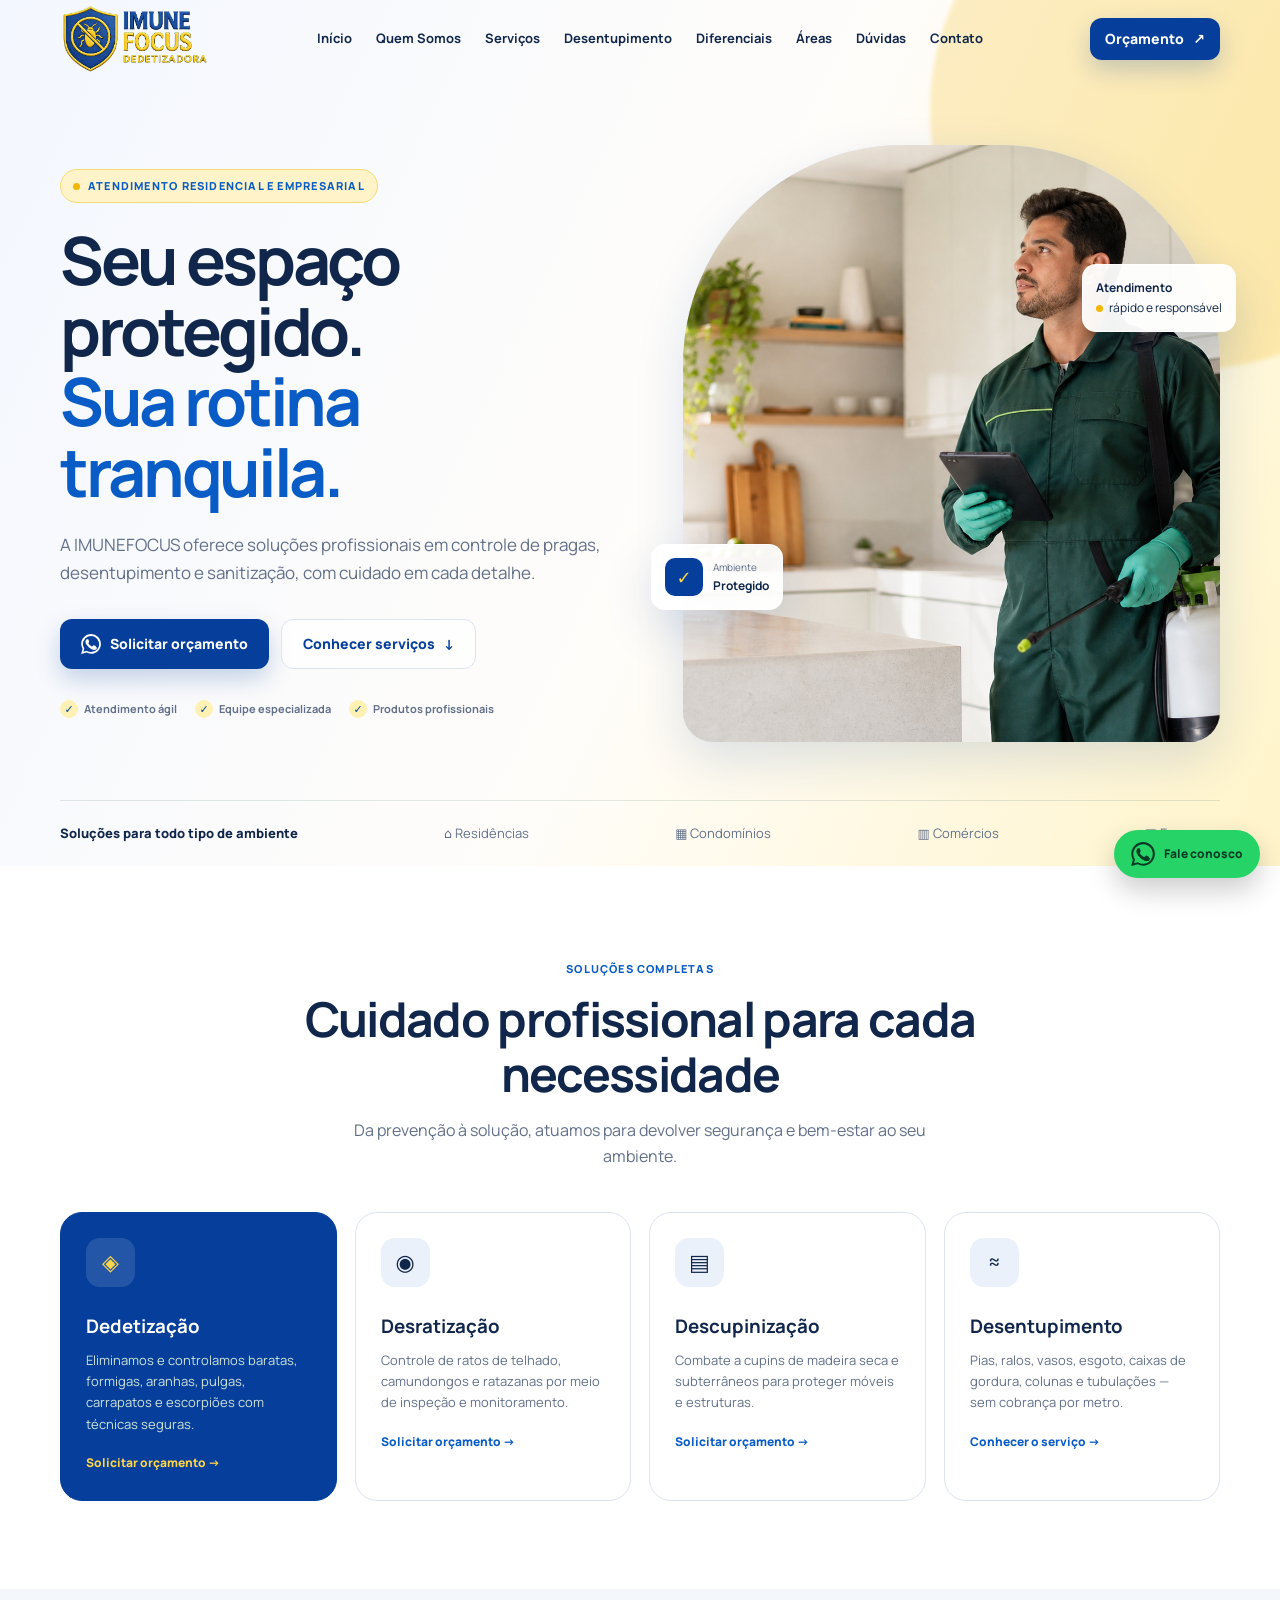
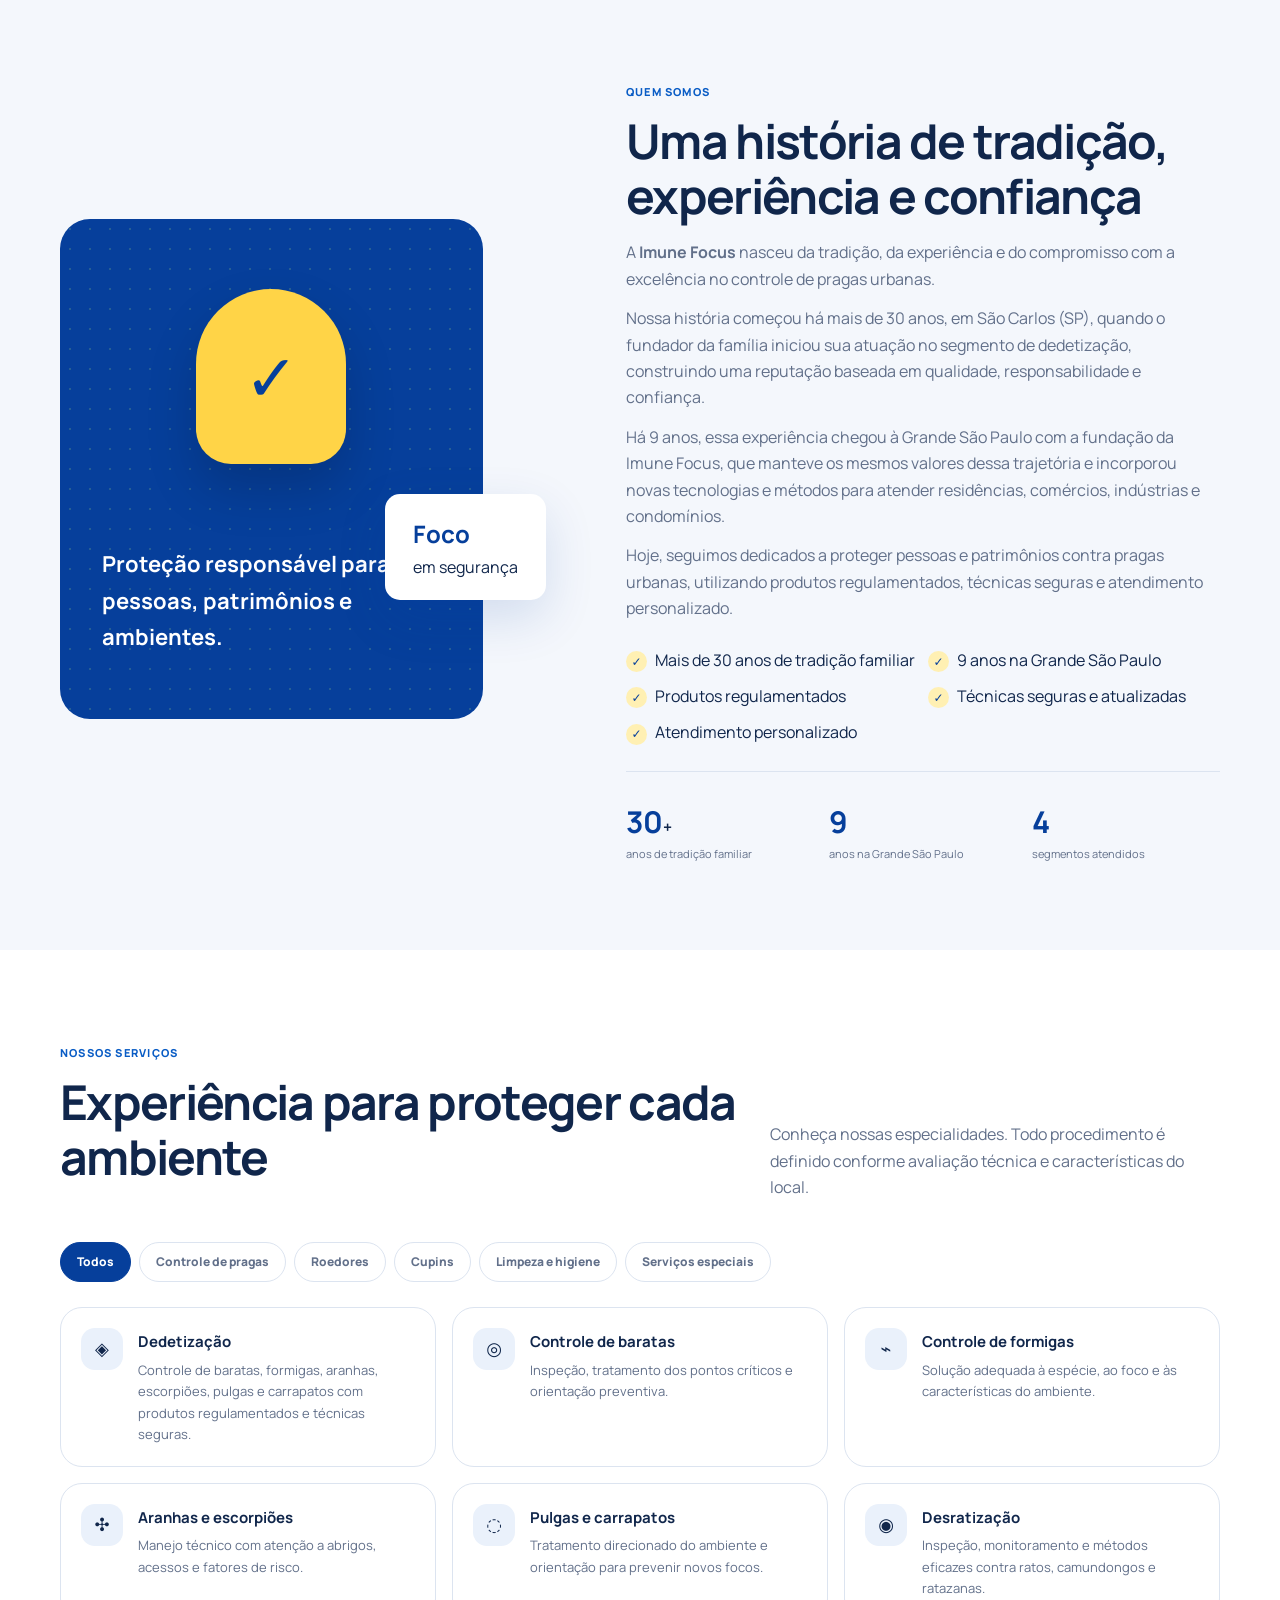
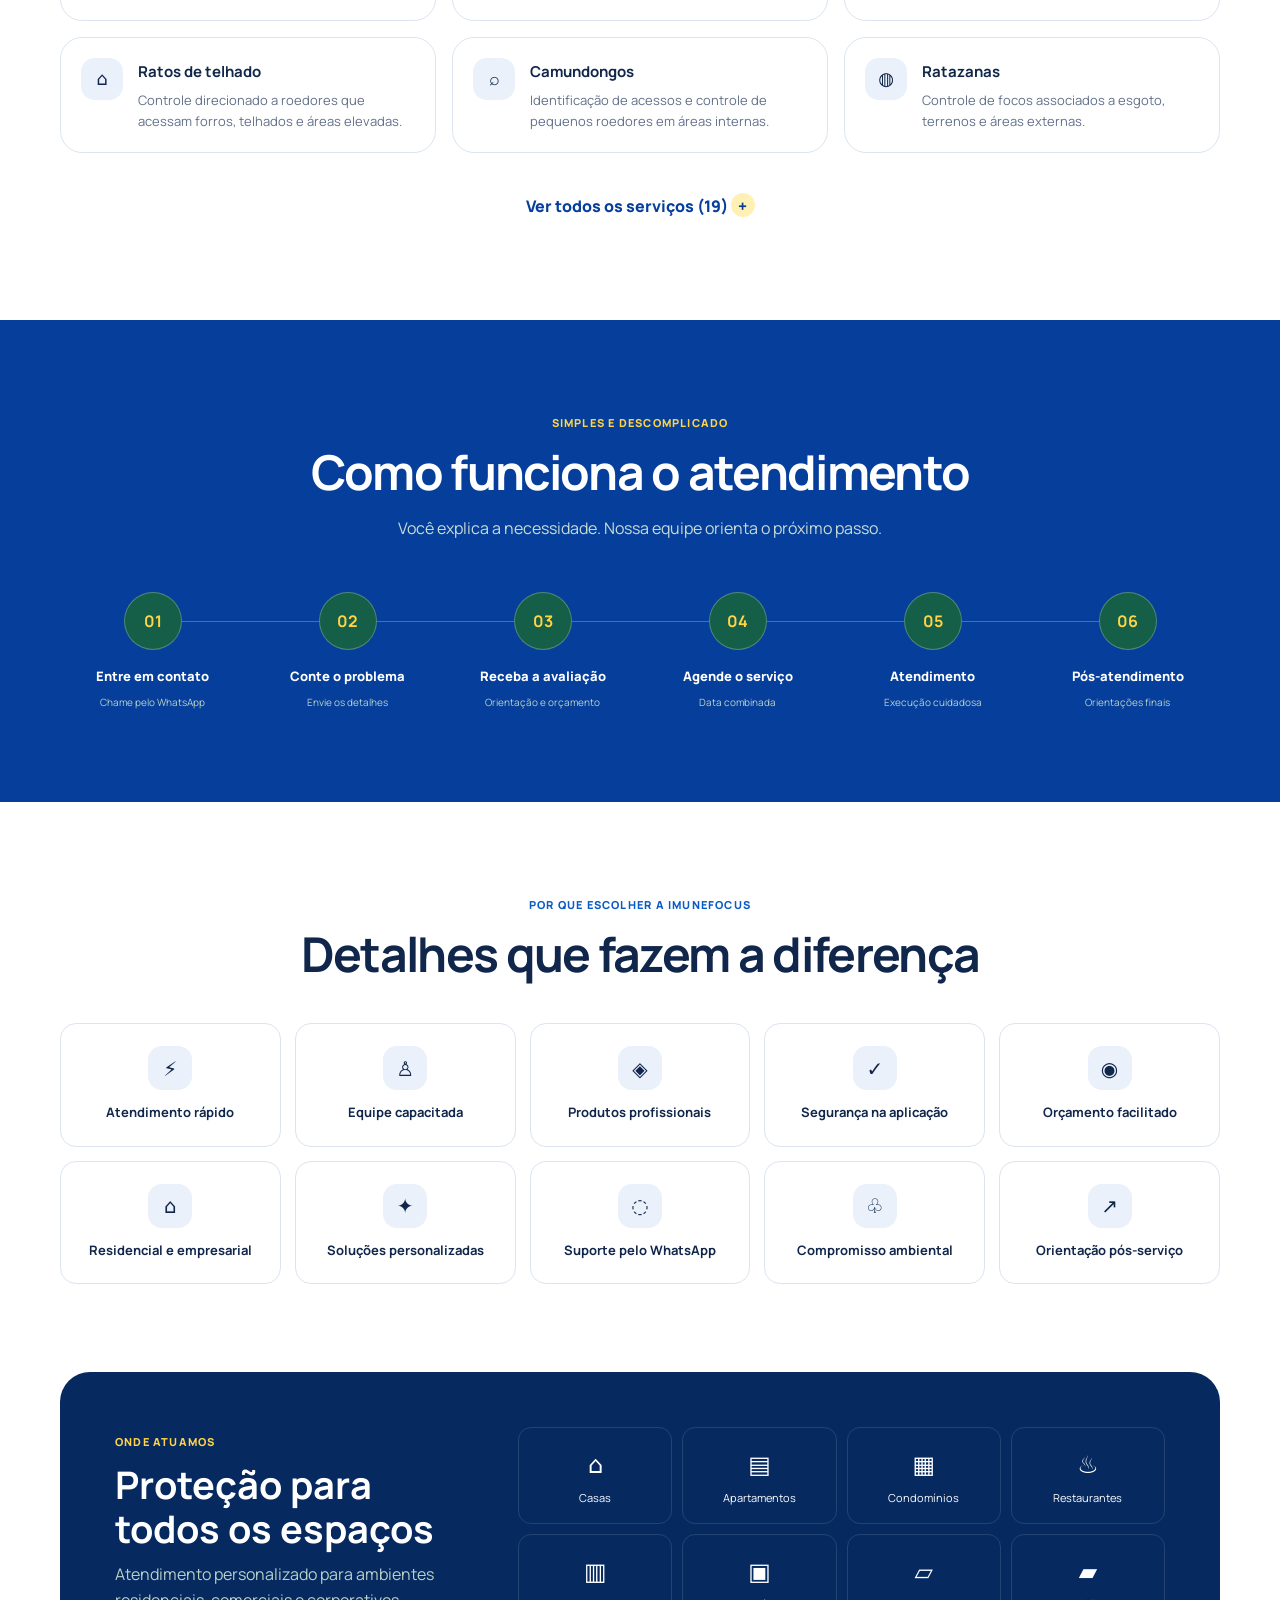
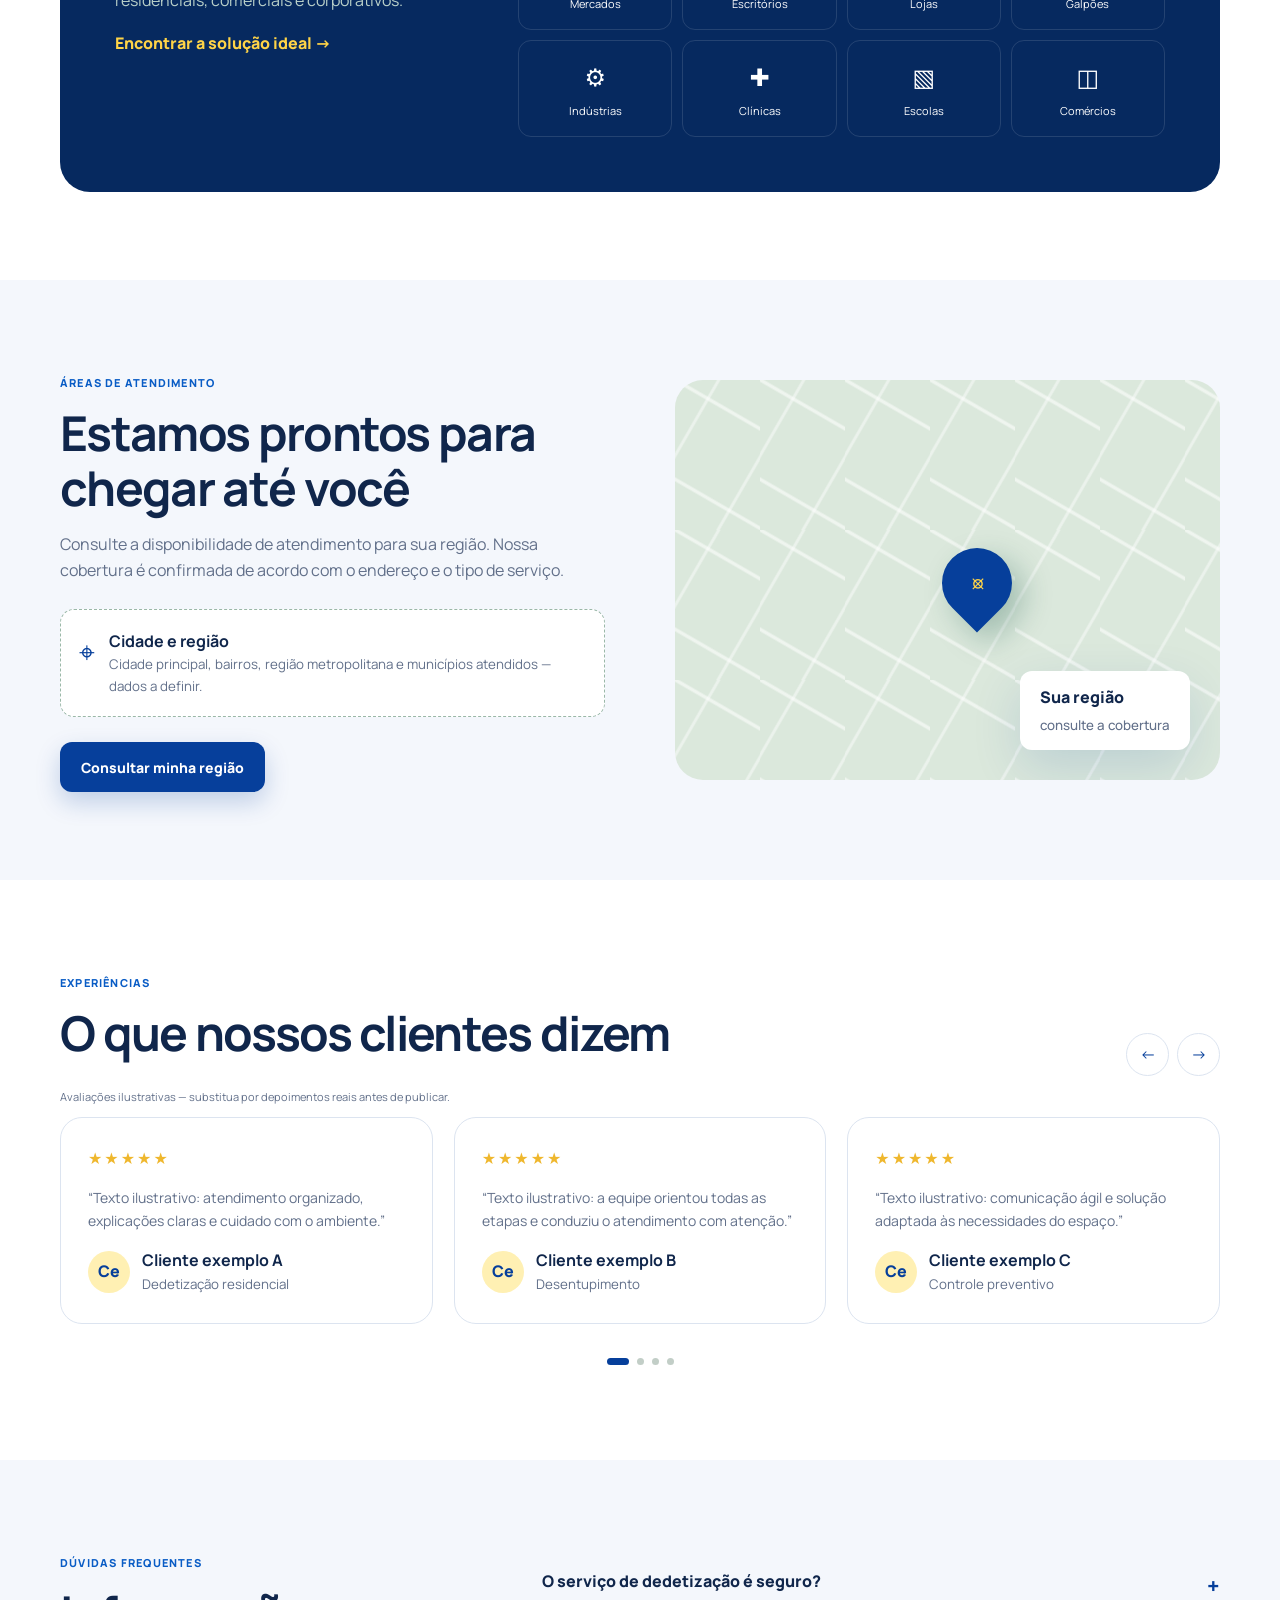
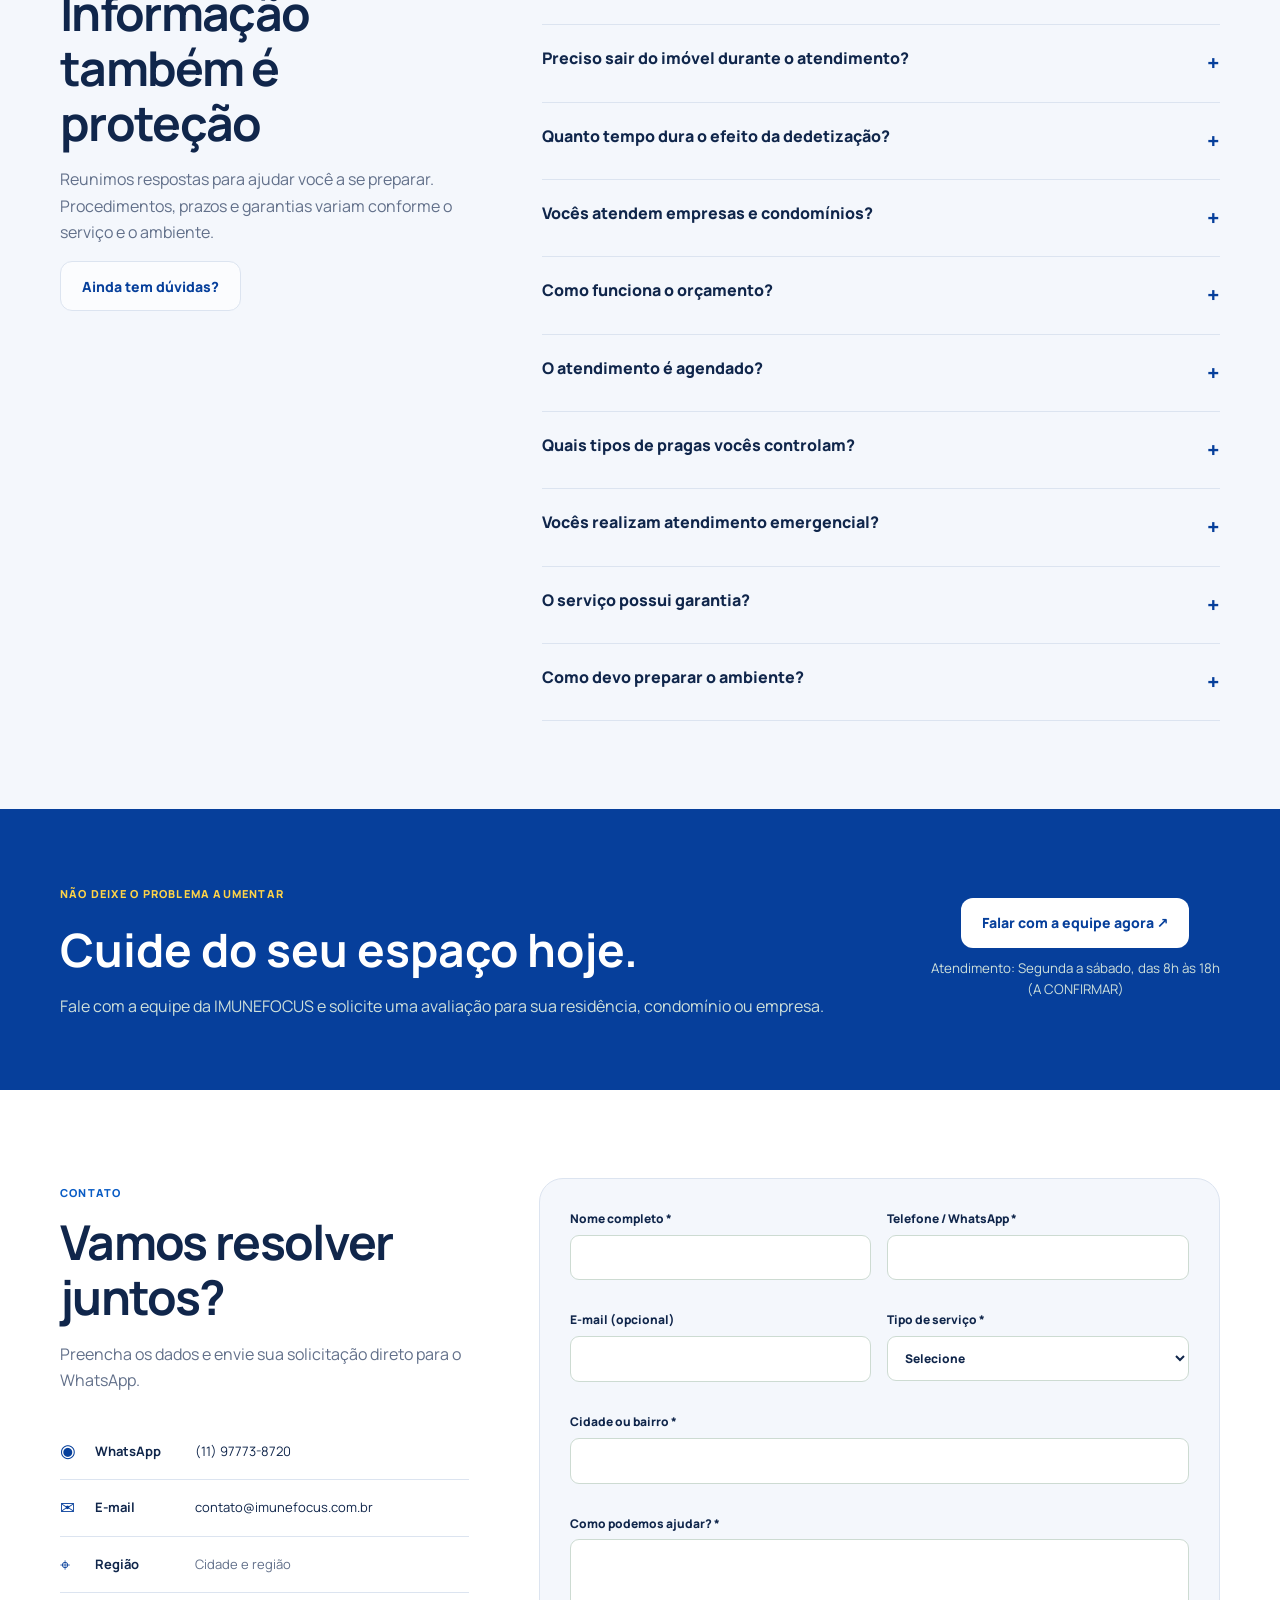
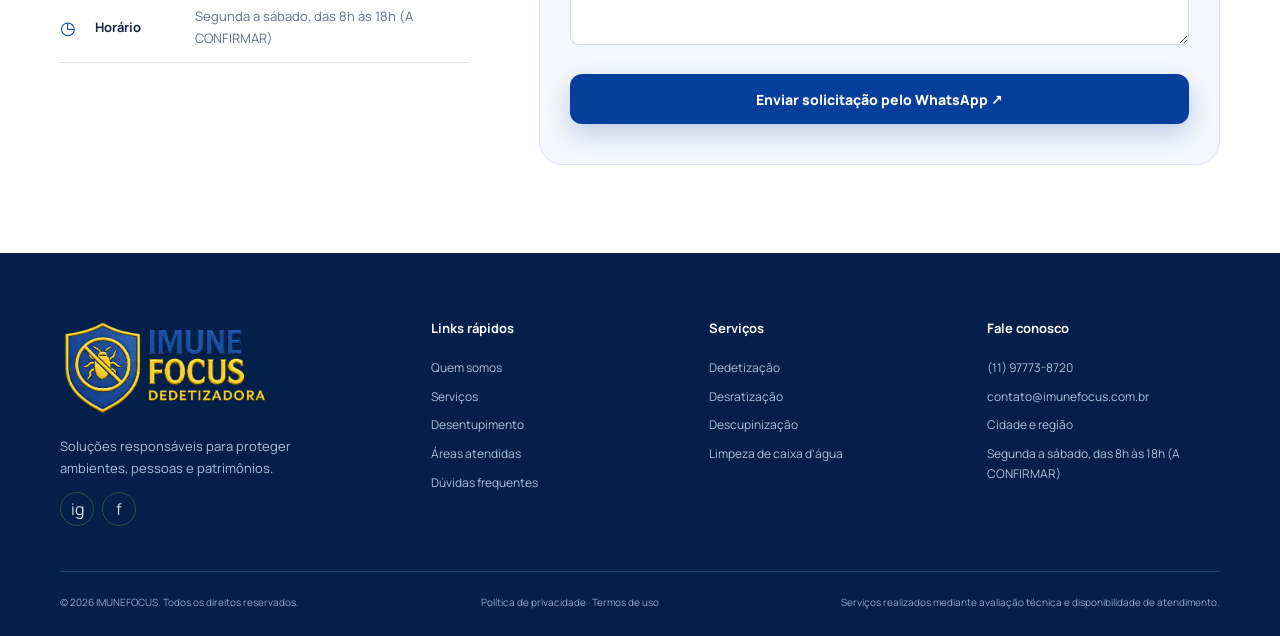
==== commit 3dc29b59: "feat: add desentupimento service page and update index with new links - Created a new HTML page for " ====
--- a/index.html
+++ b/index.html
@@ -6,16 +6,18 @@
   <title>IMUNEFOCUS | Controle de pragas e desentupimento</title>
   <meta name="description" content="Soluções profissionais em controle de pragas, dedetização, desentupimento e sanitização para residências e empresas.">
   <meta name="keywords" content="dedetização, controle de pragas, desentupimento, sanitização, desratização">
-  <meta name="theme-color" content="#0c4f3c">
+  <meta name="theme-color" content="#063f9b">
   <!-- EDITE AQUI: substitua pela URL oficial do site -->
   <link rel="canonical" href="https://www.seudominio.com.br/">
   <meta property="og:type" content="website">
   <meta property="og:title" content="IMUNEFOCUS | Proteção que traz tranquilidade">
   <meta property="og:description" content="Controle de pragas e cuidado profissional para o seu ambiente.">
-  <meta property="og:image" content="assets/images/hero-tecnico.png">
+  <meta property="og:image" content="assets/images/logo-imune-focus-oficial.png">
   <meta property="og:url" content="https://www.seudominio.com.br/">
   <meta name="twitter:card" content="summary_large_image">
-  <link rel="icon" href="assets/icons/favicon.svg" type="image/svg+xml">
+  <link rel="icon" href="assets/icons/favicon-imune-focus-v4.png?v=4" type="image/png">
+  <link rel="shortcut icon" href="assets/icons/favicon-imune-focus-v4.png?v=4" type="image/png">
+  <link rel="apple-touch-icon" href="assets/icons/favicon-imune-focus-v4.png?v=4">
   <link rel="preconnect" href="https://fonts.googleapis.com">
   <link rel="preconnect" href="https://fonts.gstatic.com" crossorigin>
   <link href="https://fonts.googleapis.com/css2?family=Manrope:wght@400;500;600;700;800&amp;display=swap" rel="stylesheet">
@@ -41,13 +43,10 @@
   <a class="skip-link" href="#conteudo">Pular para o conteúdo</a>
   <header class="site-header" id="header">
     <div class="container nav-wrap">
-      <a class="brand" href="#inicio" aria-label="IMUNEFOCUS, página inicial">
-        <span class="brand-mark" aria-hidden="true"><svg viewBox="0 0 32 36"><path d="M16 2 29 7v9c0 8-5 14-13 18C8 30 3 24 3 16V7l13-5Z"/><path d="m10 18 4 4 8-9"/></svg></span>
-        <span><strong data-company>IMUNEFOCUS</strong><small>Proteção &amp; cuidado</small></span>
-      </a>
+      <a class="brand" href="#inicio" aria-label="Imune Focus Dedetizadora, página inicial"><img class="brand-logo" src="assets/images/logo-imune-focus-oficial.png" alt="Imune Focus Dedetizadora"></a>
       <button class="menu-toggle" type="button" aria-label="Abrir menu" aria-expanded="false" aria-controls="main-nav"><span></span><span></span><span></span></button>
       <nav class="main-nav" id="main-nav" aria-label="Navegação principal">
-        <a href="#inicio">Início</a><a href="#quem-somos">Quem Somos</a><a href="#servicos">Serviços</a><a href="#diferenciais">Diferenciais</a><a href="#areas">Áreas</a><a href="#faq">Dúvidas</a><a href="#contato">Contato</a>
+        <a href="#inicio">Início</a><a href="#quem-somos">Quem Somos</a><a href="#servicos">Serviços</a><a href="desentupimento.html">Desentupimento</a><a href="#diferenciais">Diferenciais</a><a href="#areas">Áreas</a><a href="#faq">Dúvidas</a><a href="#contato">Contato</a>
       </nav>
       <a class="btn btn-small btn-whatsapp nav-cta" href="#" data-whatsapp data-message="Olá, gostaria de solicitar um orçamento com a IMUNEFOCUS.">Orçamento <span aria-hidden="true">↗</span></a>
     </div>
@@ -83,12 +82,12 @@
     <section class="section about" id="quem-somos">
       <div class="container about-grid">
         <div class="about-art reveal"><div class="pattern-card"><span class="shield-large">✓</span><p>Proteção responsável para pessoas, patrimônios e ambientes.</p></div><div class="about-badge"><strong>Foco</strong><span>em segurança</span></div></div>
-        <div class="about-copy reveal"><span class="kicker">Quem somos</span><h2>Confiança construída em cada atendimento</h2><p>A <strong>IMUNEFOCUS</strong> atua com soluções eficientes para controle de pragas, dedetização, desentupimento e proteção de ambientes. Nosso objetivo é oferecer atendimento responsável, ágil e seguro para residências, condomínios, comércios e empresas.</p><ul class="check-list"><li>Atendimento transparente</li><li>Solução adequada a cada ambiente</li><li>Segurança durante a aplicação</li><li>Orientação antes e depois do serviço</li><li>Pontualidade e responsabilidade</li></ul><div class="stats" id="stats"></div></div>
+        <div class="about-copy reveal"><span class="kicker">Quem somos</span><h2>Uma história de tradição, experiência e confiança</h2><p>A <strong>Imune Focus</strong> nasceu da tradição, da experiência e do compromisso com a excelência no controle de pragas urbanas.</p><p>Nossa história começou há mais de 30 anos, em São Carlos (SP), quando o fundador da família iniciou sua atuação no segmento de dedetização, construindo uma reputação baseada em qualidade, responsabilidade e confiança.</p><p>Há 9 anos, essa experiência chegou à Grande São Paulo com a fundação da Imune Focus, que manteve os mesmos valores dessa trajetória e incorporou novas tecnologias e métodos para atender residências, comércios, indústrias e condomínios.</p><p>Hoje, seguimos dedicados a proteger pessoas e patrimônios contra pragas urbanas, utilizando produtos regulamentados, técnicas seguras e atendimento personalizado.</p><ul class="check-list"><li>Mais de 30 anos de tradição familiar</li><li>9 anos na Grande São Paulo</li><li>Produtos regulamentados</li><li>Técnicas seguras e atualizadas</li><li>Atendimento personalizado</li></ul><div class="stats" id="stats"></div></div>
       </div>
     </section>
 
     <section class="section services" id="servicos">
-      <div class="container"><div class="section-heading split reveal"><div><span class="kicker">Nossos serviços</span><h2>Uma solução para cada desafio</h2></div><p>Selecione uma categoria para conhecer as opções. A indicação final depende de avaliação técnica.</p></div><div class="filters reveal" id="service-filters" role="group" aria-label="Filtrar serviços"></div><div class="service-grid" id="services-grid" aria-live="polite"></div><div class="center"><button class="text-button" id="show-all-services" type="button">Ver todos os serviços <span>+</span></button></div></div>
+      <div class="container"><div class="section-heading split reveal"><div><span class="kicker">Nossos serviços</span><h2>Experiência para proteger cada ambiente</h2></div><p>Conheça nossas especialidades. Todo procedimento é definido conforme avaliação técnica e características do local.</p></div><div class="filters reveal" id="service-filters" role="group" aria-label="Filtrar serviços"></div><div class="service-grid" id="services-grid" aria-live="polite"></div><div class="center"><button class="text-button" id="show-all-services" type="button">Ver todos os serviços <span>+</span></button></div></div>
     </section>
 
     <section class="section process" id="como-funciona">
@@ -107,10 +106,10 @@
 
     <section class="cta"><div class="container cta-inner reveal"><div><span class="kicker light">Não deixe o problema aumentar</span><h2>Cuide do seu espaço hoje.</h2><p>Fale com a equipe da IMUNEFOCUS e solicite uma avaliação para sua residência, condomínio ou empresa.</p></div><div><a class="btn btn-white" href="#" data-whatsapp data-message="Olá, gostaria de solicitar uma avaliação com a IMUNEFOCUS.">Falar com a equipe agora ↗</a><small>Atendimento: <span data-hours>horário a definir</span></small></div></div></section>
 
-    <section class="section contact" id="contato"><div class="container contact-grid"><div class="contact-info reveal"><span class="kicker">Contato</span><h2>Vamos resolver juntos?</h2><p>Preencha os dados e envie sua solicitação direto para o WhatsApp.</p><div class="contact-list"><p><span>◉</span><b>WhatsApp</b><a href="#" data-whatsapp data-phone>(00) 00000-0000</a></p><p><span>✉</span><b>E-mail</b><a data-email href="mailto:contato@imunefocus.com.br">contato@imunefocus.com.br</a></p><p><span>⌖</span><b>Região</b><em data-city>Cidade e região</em></p><p><span>◷</span><b>Horário</b><em data-hours>Horário a definir</em></p></div></div><form class="contact-form reveal" id="contact-form" novalidate><div class="form-grid"><label>Nome completo *<input type="text" name="name" autocomplete="name" required><span class="error"></span></label><label>Telefone / WhatsApp *<input type="tel" name="phone" autocomplete="tel" required><span class="error"></span></label><label>E-mail (opcional)<input type="email" name="email" autocomplete="email"><span class="error"></span></label><label>Tipo de serviço *<select name="service" required><option value="">Selecione</option><option>Dedetização</option><option>Controle de roedores</option><option>Desentupimento</option><option>Sanitização</option><option>Outro serviço</option></select><span class="error"></span></label><label class="full">Cidade ou bairro *<input type="text" name="location" required><span class="error"></span></label><label class="full">Como podemos ajudar? *<textarea name="message" rows="4" required></textarea><span class="error"></span></label></div><button class="btn btn-primary full-button" type="submit">Enviar solicitação pelo WhatsApp ↗</button><p class="form-status" id="form-status" role="status"></p></form></div></section>
+    <section class="section contact" id="contato"><div class="container contact-grid"><div class="contact-info reveal"><span class="kicker">Contato</span><h2>Vamos resolver juntos?</h2><p>Preencha os dados e envie sua solicitação direto para o WhatsApp.</p><div class="contact-list"><p><span>◉</span><b>WhatsApp</b><a href="#" data-whatsapp data-phone>(11) 97773-8720</a></p><p><span>✉</span><b>E-mail</b><a data-email href="mailto:contato@imunefocus.com.br">contato@imunefocus.com.br</a></p><p><span>⌖</span><b>Região</b><em data-city>Cidade e região</em></p><p><span>◷</span><b>Horário</b><em data-hours>Horário a definir</em></p></div></div><form class="contact-form reveal" id="contact-form" novalidate><div class="form-grid"><label>Nome completo *<input type="text" name="name" autocomplete="name" required><span class="error"></span></label><label>Telefone / WhatsApp *<input type="tel" name="phone" autocomplete="tel" required><span class="error"></span></label><label>E-mail (opcional)<input type="email" name="email" autocomplete="email"><span class="error"></span></label><label>Tipo de serviço *<select name="service" required><option value="">Selecione</option><option>Dedetização</option><option>Controle de roedores</option><option>Desentupimento</option><option>Sanitização</option><option>Outro serviço</option></select><span class="error"></span></label><label class="full">Cidade ou bairro *<input type="text" name="location" required><span class="error"></span></label><label class="full">Como podemos ajudar? *<textarea name="message" rows="4" required></textarea><span class="error"></span></label></div><button class="btn btn-primary full-button" type="submit">Enviar solicitação pelo WhatsApp ↗</button><p class="form-status" id="form-status" role="status"></p></form></div></section>
   </main>
 
-  <footer class="footer"><div class="container footer-grid"><div><a class="brand footer-brand" href="#inicio"><span class="brand-mark" aria-hidden="true">✓</span><span><strong data-company>IMUNEFOCUS</strong><small>Proteção &amp; cuidado</small></span></a><p>Soluções responsáveis para proteger ambientes, pessoas e patrimônios.</p><div class="socials"><a href="#" data-instagram aria-label="Instagram">ig</a><a href="#" data-facebook aria-label="Facebook">f</a></div></div><div><h3>Links rápidos</h3><a href="#quem-somos">Quem somos</a><a href="#servicos">Serviços</a><a href="#areas">Áreas atendidas</a><a href="#faq">Dúvidas frequentes</a></div><div><h3>Serviços</h3><a href="#servicos">Dedetização</a><a href="#servicos">Desratização</a><a href="#servicos">Desentupimento</a><a href="#servicos">Sanitização</a></div><div><h3>Fale conosco</h3><a href="#" data-whatsapp data-phone>(00) 00000-0000</a><a data-email href="mailto:contato@imunefocus.com.br">contato@imunefocus.com.br</a><span data-city>Cidade e região</span><span data-hours>Horário a definir</span></div></div><div class="container footer-bottom"><p>© <span id="current-year"></span> <span data-company>IMUNEFOCUS</span>. Todos os direitos reservados.</p><p><a href="#">Política de privacidade</a> · <a href="#">Termos de uso</a></p><p>Serviços realizados mediante avaliação técnica e disponibilidade de atendimento.</p></div></footer>
+  <footer class="footer"><div class="container footer-grid"><div><a class="brand footer-brand" href="#inicio"><img class="brand-logo" src="assets/images/logo-imune-focus-oficial.png" alt="Imune Focus Dedetizadora"></a><p>Soluções responsáveis para proteger ambientes, pessoas e patrimônios.</p><div class="socials"><a href="#" data-instagram aria-label="Instagram">ig</a><a href="#" data-facebook aria-label="Facebook">f</a></div></div><div><h3>Links rápidos</h3><a href="#quem-somos">Quem somos</a><a href="#servicos">Serviços</a><a href="desentupimento.html">Desentupimento</a><a href="#areas">Áreas atendidas</a><a href="#faq">Dúvidas frequentes</a></div><div><h3>Serviços</h3><a href="#servicos">Dedetização</a><a href="#servicos">Desratização</a><a href="#servicos">Descupinização</a><a href="#servicos">Limpeza de caixa d’água</a></div><div><h3>Fale conosco</h3><a href="#" data-whatsapp data-phone>(11) 97773-8720</a><a data-email href="mailto:contato@imunefocus.com.br">contato@imunefocus.com.br</a><span data-city>Cidade e região</span><span data-hours>Horário a definir</span></div></div><div class="container footer-bottom"><p>© <span id="current-year"></span> <span data-company>IMUNEFOCUS</span>. Todos os direitos reservados.</p><p><a href="#">Política de privacidade</a> · <a href="#">Termos de uso</a></p><p>Serviços realizados mediante avaliação técnica e disponibilidade de atendimento.</p></div></footer>
 
   <a class="floating-whatsapp" href="#" data-whatsapp data-message="Olá, gostaria de solicitar um orçamento com a IMUNEFOCUS." aria-label="Fale conosco pelo WhatsApp"><svg aria-hidden="true" viewBox="0 0 24 24"><path d="M20.5 3.5A11.7 11.7 0 0 0 12.1 0C5.6 0 .3 5.3.3 11.8c0 2.1.5 4.1 1.6 5.9L.2 24l6.5-1.7c1.7.9 3.5 1.4 5.4 1.4 6.5 0 11.8-5.3 11.8-11.8 0-3.2-1.2-6.1-3.4-8.4Zm-8.4 18.2c-1.7 0-3.4-.5-4.9-1.3l-.4-.2-3.8 1 1-3.7-.2-.4a9.7 9.7 0 1 1 8.3 4.6Zm5.3-7.3c-.3-.1-1.7-.8-2-.9-.3-.1-.5-.1-.7.2-.2.3-.8.9-1 1.1-.2.2-.4.2-.7.1-1.8-.9-3-1.6-4.2-3.7-.3-.6.3-.5.9-1.7.1-.2 0-.4 0-.6l-.9-2.2c-.2-.6-.5-.5-.7-.5h-.6c-.2 0-.6.1-.9.4-.3.3-1.2 1.2-1.2 2.9s1.2 3.3 1.4 3.5c.2.2 2.4 3.7 5.9 5.2 2.2.9 3.1 1 4.2.8.7-.1 1.7-.7 1.9-1.4.2-.7.2-1.3.2-1.4-.1-.1-.3-.2-.6-.3Z"/></svg><span>Fale conosco</span></a>
   <button class="back-to-top" id="back-to-top" aria-label="Voltar ao topo">↑</button>
--- a/css/style.css
+++ b/css/style.css
@@ -1,7 +1,30 @@
 /* EDITE AQUI: cores principais da identidade visual */
-:root{--primary:#0c4f3c;--primary-2:#167453;--secondary:#8fd34f;--accent:#dff6bd;--lime:#b9eb73;--bg:#f5f8f3;--surface:#fff;--surface-2:#edf3ed;--text:#15332b;--muted:#60736d;--line:#dce6df;--dark:#092f26;--error:#b42318;--shadow:0 18px 50px rgba(12,79,60,.12);--radius:22px;--font:'Manrope',system-ui,sans-serif;--header:78px}
+:root{--primary:#063f9b;--primary-2:#095cc5;--secondary:#f2b705;--accent:#fff0b3;--lime:#ffd447;--bg:#f4f7fc;--surface:#fff;--surface-2:#eaf1fb;--text:#10264b;--muted:#62708a;--line:#dce4f0;--dark:#06295f;--error:#b42318;--shadow:0 18px 50px rgba(6,63,155,.14);--radius:22px;--font:'Manrope',system-ui,sans-serif;--header:78px}
 *{box-sizing:border-box}html{scroll-behavior:smooth;scroll-padding-top:90px}body{margin:0;font-family:var(--font);color:var(--text);background:var(--surface);line-height:1.65;-webkit-font-smoothing:antialiased}body.menu-open{overflow:hidden}img{display:block;max-width:100%}a{color:inherit;text-decoration:none}button,input,select,textarea{font:inherit}.container{width:min(1160px,calc(100% - 40px));margin-inline:auto}.section{padding:88px 0}.skip-link{position:fixed;z-index:1000;left:16px;top:-60px;padding:12px 18px;background:var(--dark);color:#fff;border-radius:8px}.skip-link:focus{top:12px}.site-header{position:fixed;z-index:100;top:0;left:0;width:100%;height:var(--header);display:flex;align-items:center;transition:.25s}.site-header.scrolled{background:rgba(255,255,255,.94);box-shadow:0 8px 30px rgba(12,79,60,.08);backdrop-filter:blur(12px)}.nav-wrap{display:flex;align-items:center;justify-content:space-between;gap:20px}.brand{display:flex;align-items:center;gap:10px}.brand-mark{width:39px;height:43px;display:grid;place-items:center;color:var(--primary)}.brand-mark svg{width:100%;height:100%;fill:var(--primary);stroke:var(--lime);stroke-width:2.5;stroke-linecap:round;stroke-linejoin:round}.brand>span:last-child{display:flex;flex-direction:column}.brand strong{font-size:17px;letter-spacing:.08em;line-height:1.1}.brand small{font-size:10px;letter-spacing:.14em;text-transform:uppercase;color:var(--muted)}.main-nav{display:flex;align-items:center;gap:24px;font-size:13px;font-weight:700}.main-nav a{position:relative;padding:10px 0}.main-nav a:after{content:"";position:absolute;left:0;bottom:5px;width:0;height:2px;background:var(--secondary);transition:.2s}.main-nav a:hover:after,.main-nav a:focus-visible:after{width:100%}.menu-toggle{display:none;border:0;background:none;padding:10px}.menu-toggle span{display:block;width:24px;height:2px;background:var(--text);margin:5px;transition:.2s}.btn{min-height:50px;display:inline-flex;align-items:center;justify-content:center;gap:9px;border:0;border-radius:12px;padding:12px 21px;font-weight:800;font-size:14px;cursor:pointer;transition:transform .2s,box-shadow .2s,background .2s}.btn:hover{transform:translateY(-2px)}.btn:focus-visible,.text-button:focus-visible,.carousel-controls button:focus-visible,.back-to-top:focus-visible,.floating-whatsapp:focus-visible,.menu-toggle:focus-visible{outline:3px solid var(--secondary);outline-offset:3px}.btn-small{min-height:42px;padding:9px 15px}.btn-primary,.btn-whatsapp{background:var(--primary);color:#fff;box-shadow:0 10px 24px rgba(12,79,60,.2)}.btn-primary:hover,.btn-whatsapp:hover{background:var(--primary-2);box-shadow:0 14px 28px rgba(12,79,60,.25)}.btn-secondary{color:var(--primary);border:1px solid var(--line);background:rgba(255,255,255,.7)}.btn-white{background:#fff;color:var(--primary)}.btn svg{width:20px;fill:currentColor}.hero{position:relative;overflow:hidden;padding:145px 0 0;background:linear-gradient(115deg,#f3f8ef 0%,#f8faf6 52%,#e9f1e7 100%)}.hero-blob{position:absolute;width:520px;height:520px;border-radius:50%;right:-170px;top:-150px;background:rgba(185,235,115,.3);filter:blur(2px)}.hero-grid{display:grid;grid-template-columns:1.02fr .98fr;align-items:center;gap:64px;min-height:570px}.eyebrow,.kicker{display:inline-flex;align-items:center;gap:8px;color:var(--primary-2);font-weight:800;text-transform:uppercase;letter-spacing:.11em;font-size:11px}.eyebrow{background:#e6f3d7;border:1px solid #d3e9bd;border-radius:30px;padding:7px 12px}.eyebrow i{width:7px;height:7px;border-radius:50%;background:var(--secondary)}h1,h2,h3,p{margin-top:0}h1{font-size:clamp(44px,5.2vw,70px);line-height:1.06;letter-spacing:-.05em;margin:22px 0 24px;max-width:700px}h1 em{font-style:normal;color:var(--primary-2)}.hero-copy>p{font-size:17px;color:var(--muted);max-width:590px}.hero-actions{display:flex;flex-wrap:wrap;gap:12px;margin:31px 0}.trust-row{display:flex;flex-wrap:wrap;gap:18px;font-size:11px;font-weight:700;color:var(--muted)}.trust-row b{display:inline-grid;place-items:center;width:18px;height:18px;border-radius:50%;background:var(--accent);color:var(--primary);margin-right:4px}.hero-visual{position:relative}.hero-image-wrap{overflow:hidden;border-radius:220px 220px 30px 30px;aspect-ratio:.9;box-shadow:var(--shadow);background:#dbe8d9}.hero-image-wrap img{height:100%;width:100%;object-fit:cover;object-position:62% center}.floating-card{position:absolute;background:rgba(255,255,255,.95);box-shadow:var(--shadow);border:1px solid rgba(255,255,255,.7);border-radius:14px;padding:13px;display:flex;align-items:center;gap:10px;font-size:12px}.floating-card strong{display:block}.floating-card small{display:block;color:var(--muted)}.card-protection{left:-32px;bottom:22%}.icon-box{display:grid;place-items:center;width:38px;height:38px;border-radius:10px;background:var(--primary);color:var(--lime);font-size:18px}.card-response{right:-16px;top:20%;display:block}.card-response i{display:inline-block;width:7px;height:7px;background:#44b875;border-radius:50%;margin-right:4px}.proof-strip{position:relative;display:flex;align-items:center;justify-content:space-between;gap:20px;padding:22px 0;border-top:1px solid rgba(12,79,60,.12);margin-top:58px;font-size:13px;color:var(--muted)}.proof-title{font-weight:800;color:var(--text)}.section-heading{margin-bottom:42px}.section-heading.centered{text-align:center;max-width:720px;margin-inline:auto}.section-heading h2,.about h2,.areas h2,.faq h2,.contact h2{font-size:clamp(34px,4vw,48px);line-height:1.15;letter-spacing:-.035em;margin:10px 0 16px}.section-heading p{color:var(--muted);max-width:600px;margin-inline:auto}.section-heading.split{display:flex;justify-content:space-between;align-items:end;gap:30px}.section-heading.split p{margin:0;max-width:450px}.feature-grid{display:grid;grid-template-columns:repeat(4,1fr);gap:18px}.feature-card,.service-card{background:var(--surface);border:1px solid var(--line);border-radius:var(--radius);padding:25px;transition:.25s}.feature-card:hover,.service-card:hover{transform:translateY(-5px);box-shadow:var(--shadow);border-color:#bcd9c7}.feature-card.featured{background:var(--primary);color:#fff;border-color:var(--primary)}.card-icon{display:grid;place-items:center;width:49px;height:49px;border-radius:14px;background:var(--surface-2);font-size:22px;margin-bottom:24px}.featured .card-icon{background:rgba(255,255,255,.12);color:var(--lime)}.feature-card h3{margin-bottom:8px}.feature-card p,.service-card p{font-size:13px;color:var(--muted)}.featured p{color:#cfe3dc}.card-link{font-weight:800;font-size:12px;color:var(--primary-2)}.featured .card-link{color:var(--lime)}.about{background:var(--bg)}.about-grid{display:grid;grid-template-columns:.9fr 1.1fr;gap:80px;align-items:center}.about-art{position:relative;min-height:500px}.pattern-card{position:absolute;inset:0 13% 0 0;border-radius:30px;background-color:var(--primary);background-image:radial-gradient(rgba(185,235,115,.18) 1.5px,transparent 1.5px);background-size:20px 20px;color:#fff;display:flex;flex-direction:column;justify-content:flex-end;padding:42px}.pattern-card p{font-size:22px;font-weight:700;max-width:300px}.shield-large{position:absolute;top:70px;left:50%;transform:translateX(-50%);display:grid;place-items:center;width:150px;height:175px;border-radius:75px 75px 35px 35px;background:var(--lime);color:var(--primary);font-size:65px;box-shadow:0 25px 50px rgba(0,0,0,.17)}.about-badge{position:absolute;right:0;top:55%;background:#fff;padding:20px 28px;border-radius:15px;box-shadow:var(--shadow);display:flex;flex-direction:column}.about-badge strong{font-size:24px;color:var(--primary)}.about-copy>p{color:var(--muted)}.check-list{list-style:none;padding:0;display:grid;grid-template-columns:1fr 1fr;gap:10px;margin:25px 0}.check-list li:before{content:'✓';display:inline-grid;place-items:center;width:21px;height:21px;border-radius:50%;background:var(--accent);color:var(--primary);margin-right:8px;font-size:12px;font-weight:900}.stats{display:grid;grid-template-columns:repeat(3,1fr);border-top:1px solid var(--line);padding-top:25px;gap:15px}.stat strong{font-size:30px;color:var(--primary)}.stat span{display:block;font-size:11px;color:var(--muted);line-height:1.4}.services{background:#fff}.filters{display:flex;gap:8px;flex-wrap:wrap;margin-bottom:25px}.filter-button{border:1px solid var(--line);background:#fff;color:var(--muted);border-radius:30px;padding:9px 16px;font-size:12px;font-weight:800;cursor:pointer}.filter-button.active{background:var(--primary);border-color:var(--primary);color:#fff}.service-grid{display:grid;grid-template-columns:repeat(3,1fr);gap:16px}.service-card{display:flex;gap:15px;padding:20px}.service-card .card-icon{flex:0 0 42px;width:42px;height:42px;margin:0;font-size:18px}.service-card h3{font-size:15px;margin:2px 0 5px}.service-card p{margin:0}.center{text-align:center;margin-top:28px}.text-button{border:0;background:none;color:var(--primary);font-weight:800;cursor:pointer;padding:12px}.text-button span{display:inline-grid;place-items:center;border-radius:50%;background:var(--accent);width:24px;height:24px}.process{background:var(--primary);color:#fff}.kicker.light{color:var(--lime)}.process .section-heading p{color:#c8dcd5}.process-list{position:relative;display:grid;grid-template-columns:repeat(6,1fr);list-style:none;padding:0;margin:50px 0 0;gap:10px;text-align:center}.process-list:before{content:"";position:absolute;top:29px;left:8%;right:8%;height:1px;background:rgba(255,255,255,.25)}.process-list li{position:relative}.process-list b{display:grid;place-items:center;width:58px;height:58px;margin:0 auto 16px;border-radius:50%;background:#155f49;border:1px solid rgba(255,255,255,.25);color:var(--lime)}.process-list span{display:block;font-weight:800;font-size:13px}.process-list small{color:#b9d0c9;font-size:10px}.difference-grid{display:grid;grid-template-columns:repeat(5,1fr);gap:14px}.difference-item{text-align:center;padding:22px 12px;border:1px solid var(--line);border-radius:16px;background:#fff}.difference-item span{display:grid;place-items:center;width:44px;height:44px;border-radius:14px;margin:0 auto 12px;background:var(--surface-2);font-size:20px}.difference-item strong{display:block;font-size:13px}.audiences{padding-top:0}.audience-panel{display:grid;grid-template-columns:.7fr 1.3fr;gap:55px;background:var(--dark);color:#fff;border-radius:30px;padding:55px}.audience-panel h2{font-size:38px;line-height:1.15;margin:10px 0}.audience-panel p{color:#b9d0c9}.link-light{color:var(--lime);font-weight:800}.audience-grid{display:grid;grid-template-columns:repeat(4,1fr);gap:10px}.audience-item{border:1px solid rgba(255,255,255,.12);border-radius:13px;padding:16px 10px;text-align:center;font-size:11px}.audience-item span{display:block;font-size:24px;margin-bottom:5px}.areas{background:var(--bg)}.areas-grid{display:grid;grid-template-columns:1fr 1fr;gap:70px;align-items:center}.areas p{color:var(--muted)}.location-placeholder{display:flex;gap:14px;padding:18px;border:1px dashed #9ab8a8;border-radius:14px;background:#fff;margin:25px 0}.location-placeholder>span{font-size:28px;color:var(--primary)}.location-placeholder strong,.location-placeholder small{display:block}.location-placeholder small{color:var(--muted)}.map-art{position:relative;height:400px;border-radius:28px;overflow:hidden;background-color:#dbe8dc;background-image:linear-gradient(30deg,transparent 24%,rgba(255,255,255,.55) 25%,rgba(255,255,255,.55) 26%,transparent 27%,transparent 74%,rgba(255,255,255,.55) 75%,rgba(255,255,255,.55) 76%,transparent 77%),linear-gradient(120deg,transparent 24%,rgba(255,255,255,.45) 25%,rgba(255,255,255,.45) 26%,transparent 27%,transparent 74%,rgba(255,255,255,.45) 75%,rgba(255,255,255,.45) 76%,transparent 77%);background-size:85px 150px}.map-pin{position:absolute;top:42%;left:49%;display:grid;place-items:center;width:70px;height:70px;border-radius:50% 50% 50% 0;transform:rotate(-45deg);background:var(--primary);color:var(--lime);font-size:28px;box-shadow:0 16px 30px rgba(12,79,60,.28)}.map-pin::first-letter{transform:rotate(45deg)}.map-label{position:absolute;right:30px;bottom:30px;background:#fff;border-radius:12px;padding:13px 20px;box-shadow:var(--shadow);font-weight:800}.map-label small{color:var(--muted);font-weight:500}.testimonials{overflow:hidden}.sample-note{font-size:11px;color:var(--muted);margin-top:-30px}.carousel-controls{display:flex;gap:8px}.carousel-controls button{width:43px;height:43px;border-radius:50%;border:1px solid var(--line);background:#fff;color:var(--primary);cursor:pointer}.testimonial-viewport{overflow:hidden}.testimonial-track{display:flex;transition:transform .45s ease}.testimonial-card{flex:0 0 calc(33.333% - 14px);margin-right:21px;border:1px solid var(--line);border-radius:var(--radius);padding:27px}.stars{color:#efb72d;letter-spacing:2px}.testimonial-card blockquote{margin:15px 0;color:var(--muted);font-size:14px}.person{display:flex;align-items:center;gap:12px}.avatar{display:grid;place-items:center;width:42px;height:42px;border-radius:50%;background:var(--accent);font-weight:800;color:var(--primary)}.person strong,.person small{display:block}.person small{color:var(--muted)}.carousel-dots{text-align:center;margin-top:22px}.carousel-dots button{width:7px;height:7px;border:0;border-radius:50%;background:#c2cec7;margin:4px;padding:0}.carousel-dots button.active{width:22px;border-radius:5px;background:var(--primary)}.faq{background:var(--bg)}.faq-grid{display:grid;grid-template-columns:.75fr 1.25fr;gap:75px}.faq-intro p{color:var(--muted)}.faq-item{border-bottom:1px solid var(--line)}.faq-question{width:100%;display:flex;justify-content:space-between;gap:20px;text-align:left;border:0;background:none;padding:20px 0;font-weight:800;cursor:pointer;color:var(--text)}.faq-question span{font-size:22px;color:var(--primary);transition:.2s}.faq-question[aria-expanded=true] span{transform:rotate(45deg)}.faq-answer{display:grid;grid-template-rows:0fr;transition:grid-template-rows .3s}.faq-answer>div{overflow:hidden}.faq-answer p{margin:0;padding:0 35px 20px 0;color:var(--muted);font-size:13px}.faq-item.open .faq-answer{grid-template-rows:1fr}.cta{padding:70px 0;background:var(--primary);color:#fff}.cta-inner{display:flex;justify-content:space-between;gap:50px;align-items:center}.cta h2{font-size:46px;margin:6px 0}.cta p{color:#cee0da;margin:0}.cta-inner>div:last-child{text-align:center;flex:0 0 290px}.cta small{display:block;margin-top:10px;color:#cee0da}.contact{background:#fff}.contact-grid{display:grid;grid-template-columns:.75fr 1.25fr;gap:70px}.contact-info>p{color:var(--muted)}.contact-list{margin-top:30px}.contact-list p{display:grid;grid-template-columns:35px 100px 1fr;align-items:center;border-bottom:1px solid var(--line);padding:13px 0;margin:0;font-size:13px}.contact-list p>span{color:var(--primary);font-size:18px}.contact-list em{font-style:normal;color:var(--muted)}.contact-form{padding:30px;border-radius:24px;background:var(--bg);border:1px solid var(--line)}.form-grid{display:grid;grid-template-columns:1fr 1fr;gap:16px}.contact-form label{font-size:12px;font-weight:800}.contact-form input,.contact-form select,.contact-form textarea{width:100%;margin-top:6px;border:1px solid #cddbd2;border-radius:9px;padding:12px 13px;background:#fff;color:var(--text);outline:none}.contact-form input:focus,.contact-form select:focus,.contact-form textarea:focus{border-color:var(--primary);box-shadow:0 0 0 3px rgba(22,116,83,.12)}.contact-form [aria-invalid=true]{border-color:var(--error)}.contact-form .full{grid-column:1/-1}.error{display:block;color:var(--error);font-size:10px;min-height:14px}.full-button{width:100%;margin-top:10px}.form-status{margin:10px 0 0;font-size:12px;text-align:center}.footer{background:#062a22;color:#d5e2de;padding:65px 0 25px}.footer-grid{display:grid;grid-template-columns:1.4fr repeat(3,1fr);gap:45px}.footer-brand{color:#fff;margin-bottom:18px}.footer-brand .brand-mark{border:2px solid var(--lime);border-radius:14px;height:40px;color:var(--lime)}.footer-grid p{font-size:13px;color:#9fb7af;max-width:280px}.footer-grid h3{font-size:13px;color:#fff;margin-bottom:18px}.footer-grid>div>a:not(.brand),.footer-grid>div>span{display:block;color:#9fb7af;font-size:12px;margin:9px 0}.socials{display:flex;gap:8px}.socials a{display:grid!important;place-items:center;width:34px;height:34px;border:1px solid #315048;border-radius:50%;margin:0!important}.footer-bottom{display:flex;justify-content:space-between;gap:15px;border-top:1px solid #23463d;margin-top:45px;padding-top:22px;color:#819f96;font-size:10px}.footer-bottom p{margin:0}.floating-whatsapp{position:fixed;z-index:80;right:20px;bottom:22px;display:flex;align-items:center;gap:9px;background:#25d366;color:#083b25;padding:12px 17px;border-radius:30px;box-shadow:0 12px 28px rgba(0,0,0,.2);font-size:12px;font-weight:800;animation:pulse 2.8s infinite}.floating-whatsapp svg{width:24px;fill:#083b25}.back-to-top{position:fixed;z-index:70;right:24px;bottom:88px;width:40px;height:40px;border:0;border-radius:50%;background:var(--dark);color:#fff;opacity:0;pointer-events:none;transform:translateY(10px);transition:.2s}.back-to-top.visible{opacity:1;pointer-events:auto;transform:none}.reveal{opacity:0;transform:translateY(24px);transition:opacity .65s,transform .65s}.reveal.visible{opacity:1;transform:none}@keyframes pulse{0%,100%{box-shadow:0 12px 28px rgba(0,0,0,.2)}50%{box-shadow:0 12px 28px rgba(0,0,0,.2),0 0 0 10px rgba(37,211,102,.1)}}
 @media(max-width:980px){.nav-cta{display:none}.main-nav{position:fixed;inset:var(--header) 0 auto;background:#fff;display:flex;flex-direction:column;align-items:stretch;padding:20px 28px 30px;gap:2px;box-shadow:0 20px 30px rgba(0,0,0,.1);transform:translateY(-130%);opacity:0;visibility:hidden;transition:.3s}.main-nav.open{transform:none;opacity:1;visibility:visible}.main-nav a{padding:12px}.menu-toggle{display:block}.menu-toggle[aria-expanded=true] span:nth-child(1){transform:translateY(7px) rotate(45deg)}.menu-toggle[aria-expanded=true] span:nth-child(2){opacity:0}.menu-toggle[aria-expanded=true] span:nth-child(3){transform:translateY(-7px) rotate(-45deg)}.hero-grid{gap:35px}.feature-grid{grid-template-columns:1fr 1fr}.about-grid{gap:40px}.service-grid{grid-template-columns:1fr 1fr}.difference-grid{grid-template-columns:repeat(3,1fr)}.audience-panel{grid-template-columns:1fr}.faq-grid,.contact-grid{gap:40px}.footer-grid{grid-template-columns:1.3fr 1fr 1fr}.footer-grid>div:last-child{grid-column:2/4}}
 @media(max-width:720px){:root{--header:68px}.container{width:min(100% - 28px,1160px)}.section{padding:68px 0}.hero{padding-top:110px}.hero-grid{grid-template-columns:1fr;min-height:0}.hero-copy{text-align:center}.hero-copy>p{margin-inline:auto}.hero-actions,.trust-row{justify-content:center}.hero-visual{width:88%;margin:10px auto 0}.hero-image-wrap{aspect-ratio:1}.card-protection{left:-8%}.card-response{right:-8%}.proof-strip{overflow-x:auto;justify-content:flex-start;white-space:nowrap;margin-top:35px}.proof-strip span{padding-right:15px}.section-heading.split{display:block}.feature-grid,.about-grid,.areas-grid,.faq-grid,.contact-grid{grid-template-columns:1fr}.about-art{min-height:400px}.service-grid{grid-template-columns:1fr}.process-list{grid-template-columns:1fr 1fr 1fr;row-gap:28px}.process-list:before{display:none}.difference-grid{grid-template-columns:1fr 1fr}.audience-panel{padding:35px 24px}.audience-grid{grid-template-columns:repeat(3,1fr)}.testimonial-card{flex-basis:calc(100% - 4px);margin-right:14px}.cta-inner{display:block;text-align:center}.cta-inner>div:last-child{margin:25px auto 0}.cta h2{font-size:36px}.form-grid{grid-template-columns:1fr}.contact-form .full{grid-column:auto}.footer-grid{grid-template-columns:1fr 1fr}.footer-grid>div:last-child{grid-column:auto}.footer-bottom{display:block;text-align:center}.footer-bottom p{margin:8px}.floating-whatsapp span{display:none}.floating-whatsapp{width:54px;height:54px;padding:0;justify-content:center}.check-list{grid-template-columns:1fr}.stats{grid-template-columns:1fr 1fr 1fr}.map-art{height:330px}}
 @media(max-width:430px){h1{font-size:39px}.hero-actions .btn{width:100%}.floating-card{font-size:10px}.feature-grid{grid-template-columns:1fr}.difference-grid{grid-template-columns:1fr 1fr}.audience-grid{grid-template-columns:1fr 1fr}.process-list{grid-template-columns:1fr 1fr}.stats{gap:7px}.stat strong{font-size:24px}.contact-form{padding:20px}.footer-grid{grid-template-columns:1fr}.footer-grid>div:last-child{grid-column:auto}}
 @media(prefers-reduced-motion:reduce){html{scroll-behavior:auto}*,*:before,*:after{animation-duration:.01ms!important;animation-iteration-count:1!important;transition-duration:.01ms!important}.reveal{opacity:1;transform:none}}
+
+/* Identidade Imune Focus: azul royal e amarelo ouro */
+.brand-logo{width:150px;height:72px;object-fit:contain;object-position:center}
+.footer-brand .brand-logo{width:210px;height:100px}
+.site-header.scrolled{box-shadow:0 8px 30px rgba(6,63,155,.1)}
+.btn-primary,.btn-whatsapp{box-shadow:0 10px 24px rgba(6,63,155,.22)}
+.btn-primary:hover,.btn-whatsapp:hover{box-shadow:0 14px 28px rgba(6,63,155,.27)}
+.hero{background:linear-gradient(115deg,#f3f7ff 0%,#fffdfa 54%,#fff4c9 100%)}
+.hero-blob{background:rgba(242,183,5,.22)}
+.eyebrow{background:#fff4c9;border-color:#f6dc72}
+.hero-image-wrap{background:#dce8f8}
+.card-response i{background:var(--secondary)}
+.about-copy>p{margin-bottom:13px}
+.footer{background:#041f4a}.footer-grid p,.footer-grid>div>a:not(.brand),.footer-grid>div>span{color:#aebfda}.footer-bottom{border-color:#244572;color:#91a8ca}
+
+/* Página exclusiva de desentupimento */
+.service-page-hero{padding:150px 0 90px;background:linear-gradient(120deg,#eef4ff 0%,#fff 60%,#fff2bd 100%);overflow:hidden}
+.service-page-grid{display:grid;grid-template-columns:1.1fr .9fr;gap:70px;align-items:center}.service-page-hero h1{font-size:clamp(44px,5vw,68px)}
+.price-badge{display:inline-flex;gap:12px;align-items:center;background:#fff;border:1px solid #f1d05b;border-radius:16px;padding:14px 18px;margin:8px 0 25px;box-shadow:var(--shadow)}.price-badge strong{color:var(--primary)}.price-badge span{font-size:12px;color:var(--muted)}
+.drain-art{min-height:430px;border-radius:32px;background:var(--primary);color:#fff;position:relative;overflow:hidden;display:grid;place-items:center;text-align:center;padding:50px}.drain-art:before,.drain-art:after{content:"";position:absolute;border:26px solid var(--secondary);border-radius:50%;opacity:.16}.drain-art:before{width:320px;height:320px;right:-130px;top:-100px}.drain-art:after{width:190px;height:190px;left:-70px;bottom:-90px}.drain-symbol{font-size:110px;line-height:1;color:var(--lime)}.drain-art strong{display:block;font-size:25px}.drain-art span{color:#cad9ef}.seo-service-grid{display:grid;grid-template-columns:repeat(3,1fr);gap:18px}.seo-service-card{padding:28px;border:1px solid var(--line);border-radius:var(--radius);background:#fff}.seo-service-card span{font-size:30px}.seo-service-card h2{font-size:18px;margin:12px 0 7px}.seo-service-card p{font-size:13px;color:var(--muted)}.highlight-band{background:var(--primary);color:#fff}.highlight-band .section-heading p{color:#cedcf1}.served-grid{display:grid;grid-template-columns:repeat(4,1fr);gap:14px}.served-item{background:rgba(255,255,255,.08);border:1px solid rgba(255,255,255,.15);padding:22px;border-radius:16px;text-align:center;font-weight:800}.served-item span{display:block;color:var(--lime);font-size:28px;margin-bottom:8px}
+@media(max-width:980px){.main-nav{gap:16px;font-size:12px}.brand-logo{width:140px;height:66px}}
+@media(max-width:720px){.brand-logo{width:128px;height:60px}.service-page-grid{grid-template-columns:1fr}.service-page-hero{text-align:center;padding:115px 0 65px}.service-page-hero .hero-actions{justify-content:center}.drain-art{min-height:320px}.seo-service-grid{grid-template-columns:1fr 1fr}.served-grid{grid-template-columns:1fr 1fr}}
+@media(max-width:430px){.seo-service-grid{grid-template-columns:1fr}}
